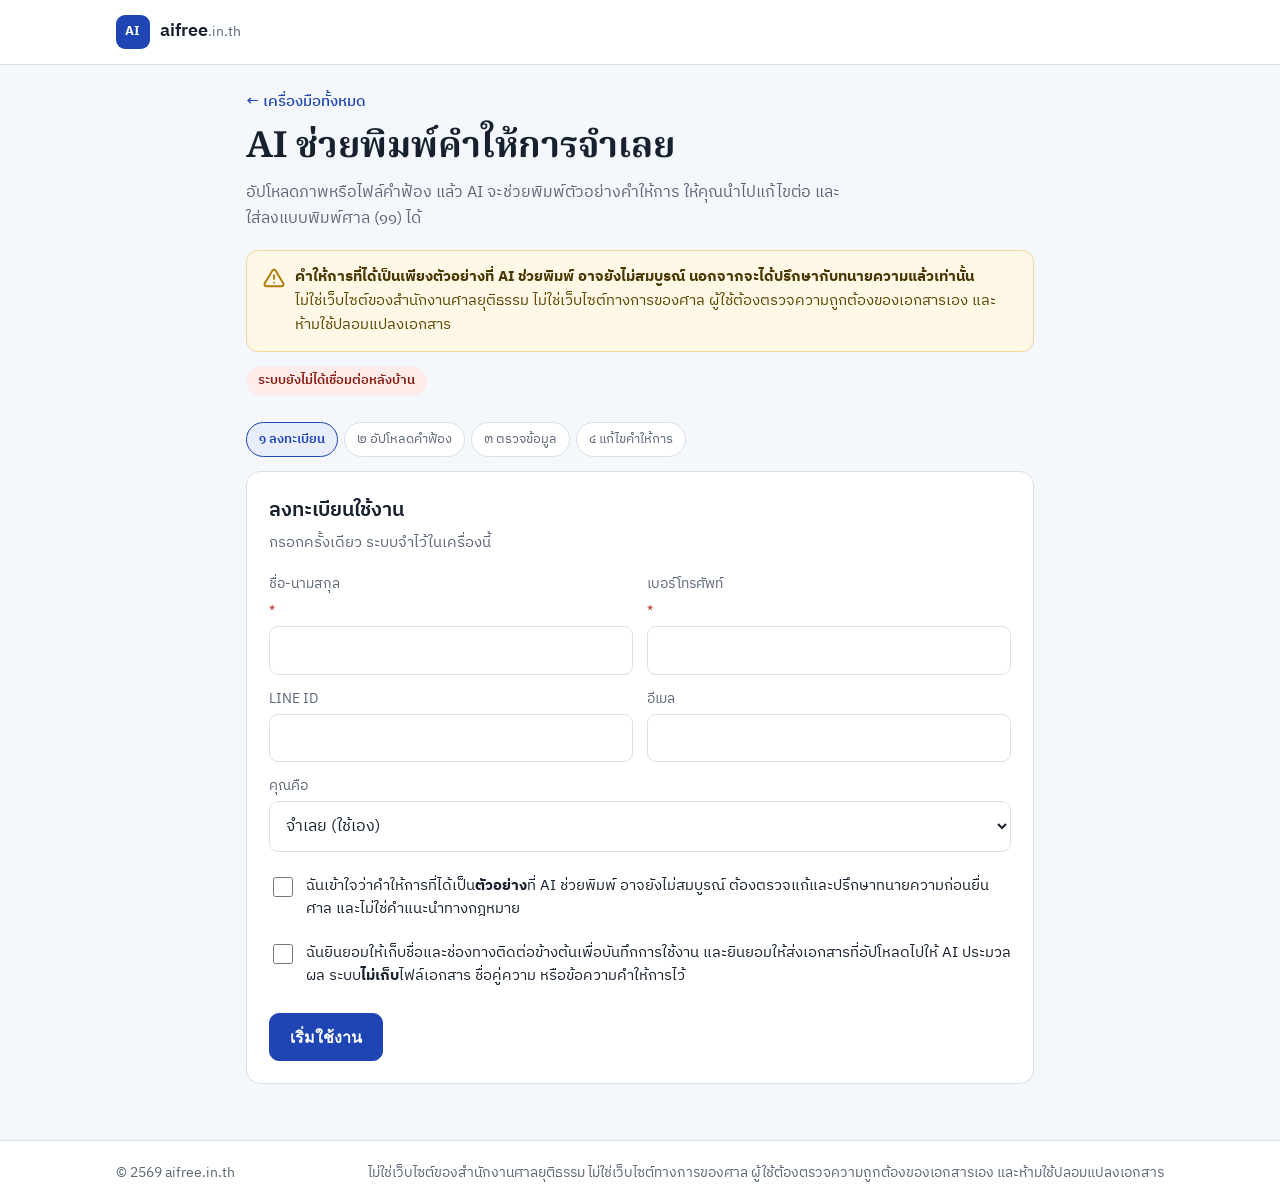
==== answer/index.html @ b43bad1d "Add files via upload" ====
<!doctype html>
<html lang="th">
<head>
<meta charset="utf-8">
<meta name="viewport" content="width=device-width,initial-scale=1,viewport-fit=cover">
<title>AI ช่วยพิมพ์คำให้การ</title>
<meta name="description" content="อัปโหลดคำฟ้อง แล้วให้ AI ช่วยพิมพ์ตัวอย่างคำให้การจำเลย เพื่อนำไปแก้ไขต่อและปรึกษาทนายความ">
<link rel="preconnect" href="https://fonts.googleapis.com">
<link rel="stylesheet" href="https://fonts.googleapis.com/css2?family=IBM+Plex+Sans+Thai:wght@400;500;600;700&family=Noto+Serif+Thai:wght@600;700&display=swap">
<link rel="stylesheet" href="../style.css">
<style>
/* Layout: one narrow column of numbered steps; each step is a panel that unlocks after the previous one. */
.page{max-width:820px;margin:0 auto;padding-inline:16px;padding-block:24px 56px;width:100%}
.back{display:inline-block;color:var(--ink);text-decoration:none;font-size:15px;font-weight:500;margin-bottom:10px}
.back:hover{text-decoration:underline}
.title{margin:0;font-family:var(--display);font-size:clamp(26px,4.6vw,36px);line-height:1.3;font-weight:700;text-wrap:balance}
.sub{margin:8px 0 0;color:var(--muted);font-size:16px;max-width:60ch}
.warn{margin:18px 0 0;padding:14px 16px;border-radius:12px;background:#fff8e6;border:1px solid #f1d89a;color:#5c4300;font-size:15px;line-height:1.6;display:flex;gap:10px}
.warn b{color:#4a3600}
.warn svg{flex:none;width:22px;height:22px;margin-top:2px;color:#b07800}
.trial{display:inline-block;margin-top:14px;font-size:13px;font-weight:600;color:var(--ok);background:var(--ok-soft);padding:4px 12px;border-radius:999px}

.steps{display:flex;gap:6px;margin:26px 0 14px;flex-wrap:wrap}
.steps span{font-size:13px;padding:6px 12px;border-radius:999px;border:1px solid var(--line);background:var(--panel);color:var(--muted);font-variant-numeric:tabular-nums}
.steps span.on{border-color:var(--ink);background:var(--ink-soft);color:var(--ink);font-weight:600}
.steps span.done{color:var(--ok);border-color:#bfe3cd;background:var(--ok-soft)}

.panel{background:var(--panel);border:1px solid var(--line);border-radius:14px;padding:22px;margin-top:14px}
.panel h2{margin:0 0 4px;font-size:20px;font-weight:600}
.panel .hint{margin:0 0 16px;color:var(--muted);font-size:15px}
.grid2{display:grid;grid-template-columns:repeat(2,minmax(0,1fr));gap:12px 14px}
.grid3{display:grid;grid-template-columns:repeat(3,minmax(0,1fr));gap:12px 14px}
.full{grid-column:1/-1}
label.f{display:flex;flex-direction:column;gap:4px;font-size:14px;color:var(--muted);min-width:0}
label.f input,label.f select,label.f textarea,textarea.body{font:inherit;font-size:16px;color:var(--fg);background:#fff;border:1px solid var(--line);border-radius:9px;padding:10px 12px;width:100%;min-height:46px}
label.f textarea{min-height:110px;resize:vertical;line-height:1.6}
textarea.body{min-height:420px;line-height:1.9;font-family:"Sarabun","IBM Plex Sans Thai",sans-serif;font-size:17px;resize:vertical}
label.f input:focus-visible,label.f select:focus-visible,label.f textarea:focus-visible,textarea.body:focus-visible{outline:2px solid var(--ink);outline-offset:1px}
.req{color:#b42318}
.check{display:flex;gap:10px;align-items:flex-start;font-size:15px;line-height:1.55;padding:10px 0}
.check input{width:20px;height:20px;margin-top:3px;flex:none;accent-color:var(--ink)}
.opts{display:grid;grid-template-columns:repeat(2,minmax(0,1fr));gap:8px}
.opt{display:flex;gap:10px;align-items:flex-start;padding:10px 12px;border:1px solid var(--line);border-radius:10px;font-size:15px;line-height:1.45;cursor:pointer;background:#fff}
.opt input{width:18px;height:18px;margin-top:3px;flex:none;accent-color:var(--ink)}
.opt:has(input:checked){border-color:var(--ink);background:var(--ink-soft)}
.row{display:flex;flex-wrap:wrap;gap:10px;margin-top:18px;align-items:center}
.btn[disabled]{opacity:.5;pointer-events:none}
.btn.ghost{background:transparent}
.drop{border:2px dashed var(--line);border-radius:12px;padding:26px 16px;text-align:center;background:#fbfcfe;display:flex;flex-direction:column;gap:8px;align-items:center}
.drop.over{border-color:var(--ink);background:var(--ink-soft)}
.drop b{font-size:16px}.drop span{color:var(--muted);font-size:14px}
.file-btn{position:relative;overflow:hidden}
.file-btn input{position:absolute;inset:0;opacity:0;cursor:pointer}
.thumbs{display:grid;grid-template-columns:repeat(auto-fill,minmax(110px,1fr));gap:10px;margin-top:14px}
.th{position:relative;border:1px solid var(--line);border-radius:10px;overflow:hidden;background:#fff;aspect-ratio:3/4;display:grid;place-items:center;font-size:13px;color:var(--muted);text-align:center;padding:6px}
.th img{position:absolute;inset:0;width:100%;height:100%;object-fit:cover}
.th button{position:absolute;top:6px;right:6px;width:30px;height:30px;border-radius:50%;border:0;background:rgba(23,32,46,.75);color:#fff;font-size:15px;cursor:pointer}
.th .pg{position:absolute;left:6px;bottom:6px;background:rgba(255,255,255,.9);border-radius:6px;padding:0 6px;font-size:12px;color:var(--fg)}
.busy{display:flex;gap:12px;align-items:center;padding:16px;border-radius:12px;background:var(--ink-soft);color:var(--ink);font-weight:500;margin-top:16px}
.spin{width:22px;height:22px;border-radius:50%;border:3px solid rgba(31,69,181,.25);border-top-color:var(--ink);animation:sp 0.9s linear infinite;flex:none}
@keyframes sp{to{transform:rotate(360deg)}}
@media (prefers-reduced-motion:reduce){.spin{animation-duration:3s}}
.err{margin-top:14px;padding:12px 14px;border-radius:10px;background:#fdecea;border:1px solid #f5c2bd;color:#8a1c12;font-size:15px}
.summary{display:grid;gap:8px;margin:0 0 16px;padding:14px 16px;border-radius:12px;background:var(--bg);border:1px solid var(--line);font-size:15px}
.summary ol{margin:4px 0 0;padding-left:22px}
.summary li{margin:2px 0}
.sec{font-size:14px;font-weight:600;color:var(--fg);margin:18px 0 8px}
.checklist{margin:14px 0 0;padding:14px 16px 14px 36px;border-radius:12px;background:#fff8e6;border:1px solid #f1d89a;font-size:15px}
.checklist li{margin:3px 0}
.status{font-size:14px;color:var(--muted)}
.toast{position:fixed;left:50%;bottom:calc(20px + env(safe-area-inset-bottom,0px));transform:translateX(-50%);background:var(--fg);color:#fff;padding:10px 16px;border-radius:8px;font-size:14px;z-index:60;max-width:calc(100% - 32px)}
@media (max-width:640px){.grid2,.grid3,.opts{grid-template-columns:1fr}.panel{padding:18px 16px}}
</style>
</head>
<body>
<header class="site-head">
  <div class="wrap">
    <a class="logo" href="/"><span class="logo-mark">AI</span><span>aifree<small>.in.th</small></span></a>
  </div>
</header>

<main class="page">
  <a class="back" href="/">← เครื่องมือทั้งหมด</a>
  <h1 class="title">AI ช่วยพิมพ์คำให้การจำเลย</h1>
  <p class="sub">อัปโหลดภาพหรือไฟล์คำฟ้อง แล้ว AI จะช่วยพิมพ์ตัวอย่างคำให้การ ให้คุณนำไปแก้ไขต่อ และใส่ลงแบบพิมพ์ศาล (๑๑) ได้</p>
  <div class="warn" role="note">
    <svg viewBox="0 0 24 24" fill="none" stroke="currentColor" stroke-width="2" stroke-linecap="round" stroke-linejoin="round" aria-hidden="true"><path d="M12 9v4M12 17h.01"/><path d="M10.3 3.9 1.8 18a2 2 0 0 0 1.7 3h17a2 2 0 0 0 1.7-3L13.7 3.9a2 2 0 0 0-3.4 0z"/></svg>
    <div><b>คำให้การที่ได้เป็นเพียงตัวอย่างที่ AI ช่วยพิมพ์ อาจยังไม่สมบูรณ์ นอกจากจะได้ปรึกษากับทนายความแล้วเท่านั้น</b><br>
    ไม่ใช่เว็บไซต์ของสำนักงานศาลยุติธรรม ไม่ใช่เว็บไซต์ทางการของศาล ผู้ใช้ต้องตรวจความถูกต้องของเอกสารเอง และห้ามใช้ปลอมแปลงเอกสาร</div>
  </div>
  <span class="trial" id="trial">ช่วงทดลองใช้</span>

  <div class="steps" id="steps"><span data-s="1">๑ ลงทะเบียน</span><span data-s="2">๒ อัปโหลดคำฟ้อง</span><span data-s="3">๓ ตรวจข้อมูล</span><span data-s="4">๔ แก้ไขคำให้การ</span></div>

  <!-- step 1 -->
  <section class="panel" id="s1" hidden>
    <h2>ลงทะเบียนใช้งาน</h2>
    <p class="hint">กรอกครั้งเดียว ระบบจำไว้ในเครื่องนี้</p>
    <form id="regForm" class="grid2" novalidate>
      <label class="f">ชื่อ-นามสกุล <span class="req">*</span><input id="rName" autocomplete="name" required></label>
      <label class="f">เบอร์โทรศัพท์ <span class="req">*</span><input id="rPhone" inputmode="tel" autocomplete="tel" required></label>
      <label class="f">LINE ID<input id="rLine"></label>
      <label class="f">อีเมล<input id="rEmail" type="email" autocomplete="email"></label>
      <label class="f full">คุณคือ
        <select id="rRole"><option>จำเลย (ใช้เอง)</option><option>ญาติหรือผู้แทนจำเลย</option><option>ทนายความ</option><option>นักศึกษากฎหมาย</option><option>อื่น ๆ</option></select></label>
      <div class="full">
        <label class="check"><input type="checkbox" id="rC1"><span>ฉันเข้าใจว่าคำให้การที่ได้เป็น<b>ตัวอย่าง</b>ที่ AI ช่วยพิมพ์ อาจยังไม่สมบูรณ์ ต้องตรวจแก้และปรึกษาทนายความก่อนยื่นศาล และไม่ใช่คำแนะนำทางกฎหมาย</span></label>
        <label class="check"><input type="checkbox" id="rC2"><span>ฉันยินยอมให้เก็บชื่อและช่องทางติดต่อข้างต้นเพื่อบันทึกการใช้งาน และยินยอมให้ส่งเอกสารที่อัปโหลดไปให้ AI ประมวลผล ระบบ<b>ไม่เก็บ</b>ไฟล์เอกสาร ชื่อคู่ความ หรือข้อความคำให้การไว้</span></label>
      </div>
      <div class="full row" style="margin-top:4px"><button class="btn primary" type="submit" id="regBtn">เริ่มใช้งาน</button><span class="status" id="regMsg"></span></div>
    </form>
  </section>

  <!-- step 2 -->
  <section class="panel" id="s2" hidden>
    <h2>อัปโหลดคำฟ้อง</h2>
    <p class="hint">ถ่ายภาพทุกหน้าของคำฟ้องให้ชัด ตรง และไม่มีเงา หรือใช้ไฟล์ PDF ได้ สูงสุด 12 ไฟล์</p>
    <div class="drop" id="drop">
      <b>ลากไฟล์มาวางที่นี่</b><span>ภาพ JPG / PNG หรือ PDF</span>
      <span class="btn file-btn">เลือกไฟล์ / ถ่ายภาพ<input id="fileIn" type="file" accept="image/*,application/pdf" multiple></span>
    </div>
    <div class="thumbs" id="thumbs"></div>
    <div class="row"><button class="btn primary" id="readBtn" disabled>ให้ AI อ่านคำฟ้อง</button><span class="status" id="quota"></span></div>
    <div class="busy" id="busy2" hidden><span class="spin"></span><span id="busy2t">AI กำลังอ่านคำฟ้อง ใช้เวลาประมาณ 20–60 วินาที</span></div>
    <div class="err" id="err2" hidden></div>
  </section>

  <!-- step 3 -->
  <section class="panel" id="s3" hidden>
    <h2>ตรวจข้อมูลที่ AI อ่านได้</h2>
    <p class="hint">แก้ให้ถูกต้องก่อน ข้อมูลส่วนนี้จะลงในแบบพิมพ์ (๑๑)</p>
    <div class="summary" id="summary"></div>
    <div class="grid2">
      <label class="f">ศาล<input id="fCourt"></label>
      <label class="f">คดีหมายเลขดำที่<input id="fBlack" placeholder="เช่น ผบ.๑๒๓๔/๒๕๖๙"></label>
      <label class="f">ความ (ประเภทคดี)<input id="fKind" placeholder="เช่น แพ่ง"></label>
      <label class="f">จำเลยผู้ให้การ (ข้าพเจ้า)<select id="fWho"></select></label>
      <label class="f full">โจทก์<input id="fPlaintiff"></label>
      <label class="f full">จำเลย<input id="fDefendants"></label>
    </div>
    <p class="sec">ข้อมูลของผู้ให้การ</p>
    <div class="grid3">
      <label class="f">อายุ (ปี)<input id="dAge" inputmode="numeric"></label>
      <label class="f">เชื้อชาติ<input id="dNat"></label>
      <label class="f">อาชีพ<input id="dOcc"></label>
      <label class="f">บ้านเลขที่<input id="dHouse"></label>
      <label class="f">หมู่ที่<input id="dMoo"></label>
      <label class="f">ถนน<input id="dRoad"></label>
      <label class="f">ตรอก/ซอย<input id="dSoi"></label>
      <label class="f">ตำบล/แขวง<input id="dSub"></label>
      <label class="f">อำเภอ/เขต<input id="dDist"></label>
      <label class="f">จังหวัด<input id="dProv"></label>
      <label class="f">รหัสไปรษณีย์<input id="dPost" inputmode="numeric"></label>
      <label class="f">โทรศัพท์<input id="dTel" inputmode="tel"></label>
    </div>
    <p class="sec">ฝั่งจำเลยจะต่อสู้อย่างไร (เลือกได้หลายข้อ)</p>
    <div class="opts" id="opts"></div>
    <label class="f" style="margin-top:12px">เล่าข้อเท็จจริงฝั่งจำเลยเพิ่มเติม (ยิ่งละเอียด ร่างยิ่งตรง)
      <textarea id="facts" placeholder="เช่น จำเลยกู้เงินจริง ๕๐,๐๐๐ บาท ชำระไปแล้ว ๒๐ งวด งวดละ ๒,๐๐๐ บาท มีหลักฐานการโอน ยอดที่โจทก์ฟ้องรวมดอกเบี้ยและค่าปรับสูงเกินจริง…"></textarea></label>
    <div class="row"><button class="btn primary" id="draftBtn">ให้ AI ช่วยพิมพ์คำให้การ</button><button class="btn ghost" id="restart3">เริ่มคดีใหม่</button></div>
    <div class="busy" id="busy3" hidden><span class="spin"></span><span>AI กำลังพิมพ์ตัวอย่างคำให้การ ใช้เวลาประมาณ 30–90 วินาที</span></div>
    <div class="err" id="err3" hidden></div>
  </section>

  <!-- step 4 -->
  <section class="panel" id="s4" hidden>
    <h2>ตัวอย่างคำให้การ (แก้ไขได้)</h2>
    <p class="hint">ข้อความด้านล่างต่อจาก "ข้อ ๑." ในแบบพิมพ์ เติมส่วนที่เป็น [ระบุ…] และแก้ให้ตรงกับข้อเท็จจริง</p>
    <div class="warn" style="margin:0 0 14px"><svg viewBox="0 0 24 24" fill="none" stroke="currentColor" stroke-width="2" aria-hidden="true"><circle cx="12" cy="12" r="9"/><path d="M12 8v5M12 16h.01" stroke-linecap="round"/></svg><div>ตัวอย่างนี้อาจยังไม่สมบูรณ์ นอกจากจะได้ปรึกษากับทนายความแล้วเท่านั้น</div></div>
    <textarea class="body" id="body" aria-label="ข้อความคำให้การ" spellcheck="false"></textarea>
    <ul class="checklist" id="checklist" hidden></ul>
    <label class="check"><input type="checkbox" id="thDigits" checked><span>ใช้เลขไทยเมื่อใส่ลงแบบพิมพ์</span></label>
    <div class="row">
      <button class="btn primary" id="toForm">ใส่ลงแบบพิมพ์ (๑๑) แล้วดาวน์โหลด PDF</button>
      <button class="btn" id="copyBtn">คัดลอกข้อความ</button>
      <button class="btn ghost" id="redraft">ให้ AI พิมพ์ใหม่</button>
      <button class="btn ghost" id="restart4">เริ่มคดีใหม่</button>
    </div>
  </section>
</main>

<footer class="site-foot">
  <div class="wrap">
    <span>© <span id="yr"></span> aifree.in.th</span>
    <span>ไม่ใช่เว็บไซต์ของสำนักงานศาลยุติธรรม ไม่ใช่เว็บไซต์ทางการของศาล ผู้ใช้ต้องตรวจความถูกต้องของเอกสารเอง และห้ามใช้ปลอมแปลงเอกสาร</span>
  </div>
</footer>
<div class="toast" id="toast" hidden></div>

<script src="config.js"></script>
<script>
(function(){
const $=id=>document.getElementById(id);
const MOCK=/[?&]mock=1/.test(location.search);
const API=(window.ANSWER_API||'').trim();
$('yr').textContent=new Date().getFullYear()+543;
let toastT;const toast=t=>{const e=$('toast');e.textContent=t;e.hidden=false;clearTimeout(toastT);toastT=setTimeout(()=>e.hidden=true,3000)};
const LS={get(k,d){try{const v=localStorage.getItem(k);return v==null?d:JSON.parse(v)}catch(e){return d}},set(k,v){try{localStorage.setItem(k,JSON.stringify(v))}catch(e){}},del(k){try{localStorage.removeItem(k)}catch(e){}}};
const TH='๐๑๒๓๔๕๖๗๘๙',toTh=s=>String(s||'').replace(/[0-9]/g,d=>TH[d]),toAr=s=>String(s||'').replace(/[๐-๙]/g,d=>TH.indexOf(d));
const uid=()=>(crypto.randomUUID?crypto.randomUUID():Date.now().toString(36)+Math.random().toString(36).slice(2));

let user=LS.get('answerUser',null);
let W=LS.get('answerWork',{});         // working state: extracted, jobId, form fields, body…
let files=[];                            // {name,mime,data,url,pages}
const saveW=()=>LS.set('answerWork',W);

/* ---------- API ---------- */
async function api(action,payload){
  if(MOCK)return mock(action,payload);
  if(!API)throw new Error('ยังไม่ได้ตั้งค่าระบบหลังบ้าน (config.js)');
  const r=await fetch(API,{method:'POST',body:JSON.stringify(Object.assign({action},payload))});
  if(!r.ok)throw new Error('เชื่อมต่อระบบไม่ได้ ('+r.status+')');
  const j=await r.json();if(!j.ok)throw new Error(j.error||'ระบบขัดข้อง');return j;
}

/* ---------- steps ---------- */
function show(n){
  [1,2,3,4].forEach(i=>{$('s'+i).hidden=i!==n});
  document.querySelectorAll('#steps span').forEach(s=>{const k=+s.dataset.s;s.className=k===n?'on':(k<n?'done':'')});
  W.step=n;saveW();
}
async function refreshQuota(){
  if(!user)return;
  try{const st=await api('status',{userId:user.userId});
    if(!st.open){$('quota').textContent='ระบบปิดให้บริการชั่วคราว';$('readBtn').disabled=true;return}
    $('quota').textContent='วันนี้ใช้ได้อีก '+toTh(st.leftToday)+' คดี';
    if(!st.registered){show(1)}
  }catch(e){$('quota').textContent=''}
}

/* ---------- step 1: register ---------- */
if(user){['rName','rPhone','rLine','rEmail'].forEach((id,i)=>$(id).value=user[['name','phone','line','email'][i]]||'');$('rRole').value=user.role||$('rRole').value}
$('regForm').addEventListener('submit',async e=>{
  e.preventDefault();
  const name=$('rName').value.trim(),phone=$('rPhone').value.trim();
  if(!name||!phone){$('regMsg').textContent='กรุณากรอกชื่อและเบอร์โทรศัพท์';return}
  if(!$('rC1').checked||!$('rC2').checked){$('regMsg').textContent='กรุณาติ๊กยอมรับทั้ง 2 ข้อ';return}
  const u={userId:(user&&user.userId)||uid(),name,phone,line:$('rLine').value.trim(),email:$('rEmail').value.trim(),role:$('rRole').value};
  $('regBtn').disabled=true;$('regMsg').textContent='กำลังบันทึก…';
  try{await api('register',Object.assign({consent:true},u));user=u;LS.set('answerUser',u);$('regMsg').textContent='';show(2);refreshQuota()}
  catch(err){$('regMsg').textContent=err.message}
  finally{$('regBtn').disabled=false}
});

/* ---------- step 2: files ---------- */
const MAX_FILES=12,MAX_BYTES=14e6;
const b64=buf=>{let s='';const u=new Uint8Array(buf);for(let i=0;i<u.length;i+=0x8000)s+=String.fromCharCode.apply(null,u.subarray(i,i+0x8000));return btoa(s)};
async function addFiles(list){
  for(const f of list){
    if(files.length>=MAX_FILES){toast('ใส่ได้สูงสุด 12 ไฟล์');break}
    try{
      if(f.type==='application/pdf'||/\.pdf$/i.test(f.name)){
        const buf=await f.arrayBuffer();files.push({name:f.name,mime:'application/pdf',data:b64(buf),size:buf.byteLength});
      }else if(/^image\//.test(f.type)||/\.(jpe?g|png|webp|heic)$/i.test(f.name)){
        const img=new Image(),u=URL.createObjectURL(f);img.src=u;await img.decode();
        const sc=Math.min(1,2000/Math.max(img.naturalWidth,img.naturalHeight)),c=document.createElement('canvas');
        c.width=Math.round(img.naturalWidth*sc);c.height=Math.round(img.naturalHeight*sc);c.getContext('2d').drawImage(img,0,0,c.width,c.height);
        URL.revokeObjectURL(u);const url=c.toDataURL('image/jpeg',.85);
        files.push({name:f.name,mime:'image/jpeg',data:url.split(',')[1],url,size:url.length*.75});
      }else toast('รองรับเฉพาะภาพและ PDF: '+f.name);
    }catch(e){toast('เปิดไฟล์ไม่ได้: '+f.name)}
  }
  drawThumbs();
}
function drawThumbs(){
  const h=$('thumbs');h.innerHTML='';
  files.forEach((f,i)=>{const d=document.createElement('div');d.className='th';
    if(f.url){const im=document.createElement('img');im.src=f.url;im.alt='';d.append(im)}else d.textContent='📄 '+f.name;
    const pg=document.createElement('span');pg.className='pg';pg.textContent=toTh(i+1);
    const x=document.createElement('button');x.type='button';x.textContent='✕';x.setAttribute('aria-label','ลบไฟล์นี้');x.onclick=()=>{files.splice(i,1);drawThumbs()};
    d.append(pg,x);h.append(d)});
  const total=files.reduce((s,f)=>s+f.size,0);
  $('readBtn').disabled=!files.length||total>MAX_BYTES;
  if(total>MAX_BYTES)toast('ไฟล์รวมใหญ่เกินไป ลองลดจำนวนหน้า');
}
$('fileIn').onchange=e=>{addFiles([...e.target.files]);e.target.value=''};
const drop=$('drop');
['dragenter','dragover'].forEach(t=>drop.addEventListener(t,e=>{e.preventDefault();drop.classList.add('over')}));
['dragleave','drop'].forEach(t=>drop.addEventListener(t,()=>drop.classList.remove('over')));
drop.addEventListener('drop',e=>{e.preventDefault();addFiles([...e.dataTransfer.files])});

$('readBtn').onclick=async()=>{
  $('err2').hidden=true;$('busy2').hidden=false;$('readBtn').disabled=true;
  try{
    const r=await api('extract',{userId:user.userId,files:files.map(f=>({mime:f.mime,data:f.data}))});
    W={step:3,jobId:r.jobId,x:r.data};fillFromExtract(r.data);saveW();files=[];drawThumbs();show(3);window.scrollTo({top:$('s3').offsetTop-80});
  }catch(e){$('err2').textContent=e.message;$('err2').hidden=false}
  finally{$('busy2').hidden=true;$('readBtn').disabled=!files.length;refreshQuota()}
};

/* ---------- step 3: review ---------- */
const OPTIONS=['ปฏิเสธว่าไม่ได้เป็นหนี้หรือไม่ได้ทำตามที่ฟ้อง','รับว่าเป็นหนี้จริง แต่ยอดเงินที่ฟ้องไม่ถูกต้อง','ดอกเบี้ย ค่าปรับ หรือค่าเสียหายสูงเกินกฎหมาย','คดีขาดอายุความ','ได้ชำระหนี้ไปแล้วบางส่วนหรือทั้งหมด','ลายมือชื่อในเอกสารไม่ใช่ของจำเลย','โจทก์ไม่มีอำนาจฟ้อง','ต้องการไกล่เกลี่ยหรือขอผ่อนชำระ','คดีอาญา: ให้การปฏิเสธ','คดีอาญา: ให้การรับสารภาพ'];
OPTIONS.forEach((o,i)=>{const l=document.createElement('label');l.className='opt';l.innerHTML='<input type="checkbox" value="'+i+'"><span></span>';l.querySelector('span').textContent=o;$('opts').append(l)});
const FIELDS=['fCourt','fBlack','fKind','fPlaintiff','fDefendants','dAge','dNat','dOcc','dHouse','dMoo','dRoad','dSoi','dSub','dDist','dProv','dPost','dTel'];
function fillDef(d){d=d||{};const m={dAge:d.age,dNat:d.nationality,dOcc:d.occupation,dHouse:d.houseNo,dMoo:d.moo,dRoad:d.road,dSoi:d.soi,dSub:d.subdistrict,dDist:d.district,dProv:d.province,dPost:d.postcode,dTel:d.phone};Object.keys(m).forEach(k=>$(k).value=m[k]||'')}
function fillFromExtract(x){
  $('fCourt').value=x.court||'';$('fBlack').value=x.blackCaseNo||'';$('fKind').value=x.caseKind||'';
  $('fPlaintiff').value=(x.plaintiffs||[]).join(', ');
  const defs=x.defendants||[];$('fDefendants').value=defs.map(d=>d.name).filter(Boolean).join(', ');
  const sel=$('fWho');sel.innerHTML='';defs.forEach((d,i)=>{const o=document.createElement('option');o.value=i;o.textContent=(d.order?d.order+' ':'')+(d.name||'');sel.append(o)});
  if(!defs.length){const o=document.createElement('option');o.value=-1;o.textContent='(ไม่พบชื่อจำเลย)';sel.append(o)}
  fillDef(defs[0]);drawSummary(x);
}
$('fWho').onchange=()=>{const d=(W.x.defendants||[])[+$('fWho').value];fillDef(d);saveForm()};
function drawSummary(x){
  const s=$('summary');s.innerHTML='';
  const add=(label,val)=>{if(!val||(Array.isArray(val)&&!val.length))return;const d=document.createElement('div');const b=document.createElement('b');b.textContent=label+' ';d.append(b);
    if(Array.isArray(val)){const ol=document.createElement('ol');val.forEach(v=>{const li=document.createElement('li');li.textContent=v;ol.append(li)});d.append(ol)}else d.append(document.createTextNode(val));s.append(d)};
  add('เรื่อง:',x.matter);add('ทุนทรัพย์:',x.amount);add('ข้อเท็จจริงตามคำฟ้อง',x.allegations);add('คำขอท้ายฟ้อง',x.relief);add('นัดศาล:',x.hearingDate);
  s.hidden=!s.childElementCount;
}
function saveForm(){W.form={};FIELDS.concat(['facts']).forEach(k=>W.form[k]=$(k).value);W.who=$('fWho').value;W.opts=[...document.querySelectorAll('#opts input:checked')].map(i=>+i.value);saveW()}
function loadForm(){if(!W.form)return;FIELDS.concat(['facts']).forEach(k=>{if(W.form[k]!=null)$(k).value=W.form[k]});if(W.who!=null)$('fWho').value=W.who;(W.opts||[]).forEach(i=>{const c=document.querySelector('#opts input[value="'+i+'"]');if(c)c.checked=true})}
document.querySelector('#s3').addEventListener('input',saveForm);document.querySelector('#s3').addEventListener('change',saveForm);

async function doDraft(){
  saveForm();$('err3').hidden=true;$('busy3').hidden=false;$('draftBtn').disabled=true;$('redraft').disabled=true;
  const x=Object.assign({},W.x,{court:$('fCourt').value,blackCaseNo:$('fBlack').value,caseKind:$('fKind').value,plaintiffs:[$('fPlaintiff').value]});
  const whoSel=$('fWho').selectedOptions[0];
  try{
    const r=await api('draft',{userId:user.userId,jobId:W.jobId,extracted:x,defendantName:whoSel?whoSel.textContent:'',options:W.opts.map(i=>OPTIONS[i]),facts:$('facts').value});
    W.body=r.body;W.checklist=r.checklist||[];saveW();drawDraft();show(4);window.scrollTo({top:$('s4').offsetTop-80});
  }catch(e){$('err3').textContent=e.message;$('err3').hidden=false;if(W.step===4){show(3)}}
  finally{$('busy3').hidden=true;$('draftBtn').disabled=false;$('redraft').disabled=false}
}
$('draftBtn').onclick=doDraft;
$('redraft').onclick=()=>{show(3);doDraft()};

/* ---------- step 4: edit & export ---------- */
function drawDraft(){
  $('body').value=W.body||'';
  const ul=$('checklist');ul.innerHTML='';(W.checklist||[]).forEach(c=>{const li=document.createElement('li');li.textContent=c;ul.append(li)});
  if(W.checklist&&W.checklist.length){const h=document.createElement('b');h.textContent='สิ่งที่ต้องตรวจหรือเติมก่อนยื่น';ul.prepend(h)}
  ul.hidden=!(W.checklist&&W.checklist.length);
}
$('body').addEventListener('input',()=>{W.body=$('body').value;saveW()});
$('copyBtn').onclick=async()=>{const t=$('body').value;try{await navigator.clipboard.writeText(t);toast('คัดลอกแล้ว')}catch(e){$('body').select();toast('กด Ctrl+C เพื่อคัดลอก')}};
function restart(){W={};saveW();files=[];drawThumbs();['fCourt','fBlack','fKind','fPlaintiff','fDefendants','facts'].forEach(k=>$(k).value='');document.querySelectorAll('#opts input').forEach(c=>c.checked=false);show(2);refreshQuota();window.scrollTo(0,0)}
$('restart3').onclick=restart;$('restart4').onclick=restart;

/* position of each blank on แบบพิมพ์ (๑๑) in PDF points; L = y of the dotted line */
const Y=L=>L-24.5;
function splitBlack(s){s=toAr(s||'').replace(/\s+/g,'');const m=s.match(/^(.*?)\/(\d{2,4})$/);if(!m)return[s,''];return[m[1],m[2].slice(-2)]}
$('toForm').onclick=()=>{
  W.body=$('body').value;saveForm();
  const th=$('thDigits').checked,T=s=>th?toTh(s):toAr(s);
  const v=k=>T(($(k).value||'').trim());
  const [num,yy]=splitBlack($('fBlack').value);
  const who=$('fWho').selectedOptions[0];const whoName=who&&+who.value>=0?((W.x.defendants||[])[+who.value]||{}).name||'':'';
  const F=(x,L,text)=>({p:0,x,y:Y(L),text});
  const fields=[
    F(416,105,T(num)),F(516,105,T(yy)),F(314,164,v('fCourt')),F(320,208,v('fKind')),
    F(128,242,v('fPlaintiff')),F(128,308,v('fDefendants')),F(160,348,T(whoName)),
    F(108,421,v('dNat')),F(288,421,v('dOcc')),
    F(92,446,v('dAge')),F(186,446,v('dHouse')),F(382,446,v('dMoo')),F(431,446,v('dRoad')),
    F(123,471,v('dSoi')),F(289,471,v('dSub')),F(452,471,v('dDist')),
    F(104,496,v('dProv')),F(294,496,v('dPost')),F(440,496,v('dTel'))
  ].filter(f=>f.text);
  const body=T(W.body||'').replace(/^\s*ข้อ\s*[๑1]\s*\.?\s*/,'');
  LS.set('pdfImport',{tpl:2,lp:33,fields,flow:{text:body,first:{p:0,x:73,y:Y(584),w:476,ind:102,lines:5},next:{x:73,y:Y(107),w:476,lines:19}},ts:Date.now()});
  location.href='../pdf/?import=1';
};

/* ---------- boot ---------- */
if(!user){show(1)}
else if(W.step===4&&W.body){fillFromExtract(W.x||{});loadForm();drawDraft();show(4)}
else if(W.step===3&&W.x){fillFromExtract(W.x);loadForm();show(3)}
else show(2);
refreshQuota();
if(!API&&!MOCK){$('trial').textContent='ระบบยังไม่ได้เชื่อมต่อหลังบ้าน';$('trial').style.color='#8a1c12';$('trial').style.background='#fdecea'}

/* ---------- demo responses (?mock=1) for testing the screens without the backend ---------- */
function mock(action,p){return new Promise(res=>setTimeout(()=>{
  if(action==='status')res({ok:true,open:true,registered:true,leftToday:3});
  else if(action==='register')res({ok:true});
  else if(action==='extract')res({ok:true,jobId:'demo',data:{court:'ศาลจังหวัดสมุทรปราการ',blackCaseNo:'ผบ.1234/2569',caseKind:'แพ่ง',matter:'ผิดสัญญากู้ยืมเงิน',amount:'85,000 บาท',plaintiffs:['บริษัท ตัวอย่าง ลิสซิ่ง จำกัด'],defendants:[{name:'นายตัวอย่าง ทดสอบ',order:'จำเลยที่ ๑',age:'45',nationality:'ไทย',occupation:'รับจ้าง',houseNo:'99/1',moo:'3',road:'สุขุมวิท',soi:'',subdistrict:'บางเมือง',district:'เมืองสมุทรปราการ',province:'สมุทรปราการ',postcode:'10270'}],allegations:['จำเลยทำสัญญากู้ยืมเงินกับโจทก์ 60,000 บาท เมื่อวันที่ 1 มีนาคม 2566','จำเลยผิดนัดชำระตั้งแต่งวดที่ 12','โจทก์บอกกล่าวทวงถามแล้ว จำเลยเพิกเฉย'],relief:['ให้จำเลยชำระเงิน 85,000 บาท พร้อมดอกเบี้ยร้อยละ 5 ต่อปี'],hearingDate:'15 ธันวาคม 2569'}});
  else if(action==='draft')res({ok:true,body:'จำเลยขอปฏิเสธฟ้องของโจทก์ทั้งสิ้น เว้นแต่ที่จะให้การรับไว้โดยชัดแจ้งต่อไปนี้\nข้อ ๒. จำเลยรับว่าได้ทำสัญญากู้ยืมเงินกับโจทก์จริง เป็นเงิน ๖๐,๐๐๐ บาท แต่จำเลยได้ชำระหนี้ให้แก่โจทก์ไปแล้วรวม [ระบุจำนวนงวด] งวด เป็นเงินรวม [ระบุจำนวนเงิน] บาท ยอดหนี้ตามฟ้องจึงไม่ถูกต้อง\nข้อ ๓. ดอกเบี้ยและค่าปรับที่โจทก์คิดคำนวณสูงเกินกว่าที่กฎหมายกำหนด จำเลยไม่ต้องรับผิดในส่วนที่เกิน\nข้อ ๔. ด้วยเหตุดังกล่าวข้างต้น จำเลยจึงขอศาลได้โปรดพิพากษายกฟ้องโจทก์ และให้โจทก์เป็นผู้ชำระค่าฤชาธรรมเนียมและค่าทนายความแทนจำเลย',checklist:['เติมจำนวนงวดและจำนวนเงินที่ชำระแล้ว','แนบหลักฐานการโอนเงิน','ตรวจอัตราดอกเบี้ยตามสัญญา']});
},action==='status'?50:900))}
})();
</script>
</body>
</html>
---- style.css ----
/* aifree.in.th — shared look for the hub page and future apps.
   Layout: bright paper-white ground, one blue ink accent; hero = headline + byline beside a stack of paper sheets. */
:root{
  --bg:#f4f7fb; --panel:#ffffff; --fg:#17202e; --muted:#5b6678; --line:#d9e0ea;
  --ink:#1f45b5; --ink-deep:#16328a; --ink-fg:#ffffff; --ink-soft:#e8eefc;
  --ok:#137a4b; --ok-soft:#e3f4ea;
  --ui:"IBM Plex Sans Thai",system-ui,-apple-system,"Segoe UI",sans-serif;
  --display:"Noto Serif Thai","IBM Plex Sans Thai",Georgia,serif;
  color-scheme:light;
}
*{box-sizing:border-box}
[hidden]{display:none!important}
html{-webkit-text-size-adjust:100%;text-size-adjust:100%;scroll-behavior:smooth}
body{margin:0;min-height:100vh;display:flex;flex-direction:column;background:var(--bg);color:var(--fg);font-family:var(--ui);font-size:16px;line-height:1.65}
a{color:var(--ink)}
img{max-width:100%}
.wrap{width:100%;max-width:1080px;margin:0 auto;padding-inline:16px}
.site-head{background:rgba(255,255,255,.92);backdrop-filter:saturate(1.4) blur(8px);-webkit-backdrop-filter:saturate(1.4) blur(8px);border-bottom:1px solid var(--line);position:sticky;top:0;z-index:10}
.site-head .wrap{display:flex;align-items:center;gap:16px;min-height:64px}
.logo{display:flex;align-items:center;gap:10px;text-decoration:none;color:var(--fg);font-weight:600;font-size:18px;margin-right:auto}
.logo-mark{width:34px;height:34px;border-radius:9px;background:var(--ink);color:#fff;display:grid;place-items:center;font-size:13px;font-weight:700;letter-spacing:.02em}
.logo small{color:var(--muted);font-weight:400;font-size:14px}
.nav{display:flex;gap:4px}
.nav a{text-decoration:none;color:var(--fg);font-size:15px;padding:8px 12px;border-radius:8px}
.nav a:hover{background:var(--ink-soft);color:var(--ink)}
.hero{background:linear-gradient(180deg,#ffffff 0%,var(--bg) 100%);border-bottom:1px solid var(--line)}
.hero .wrap{display:grid;grid-template-columns:minmax(0,1.15fr) minmax(0,.85fr);gap:40px;align-items:center;padding-block:56px 60px}
.eyebrow{display:inline-block;font-size:13px;letter-spacing:.04em;color:var(--ink);font-weight:600;background:var(--ink-soft);padding:4px 12px;border-radius:999px}
.hero h1{margin:16px 0 0;font-family:var(--display);font-size:clamp(30px,5vw,48px);line-height:1.3;font-weight:700;text-wrap:balance}
.hero h1 em{font-style:normal;color:var(--ink)}
.lead{margin:16px 0 0;color:var(--muted);font-size:18px;max-width:52ch}
.cta{display:flex;flex-wrap:wrap;gap:10px;margin-top:26px}
.btn{display:inline-flex;align-items:center;justify-content:center;gap:8px;min-height:48px;padding:10px 20px;border-radius:10px;font-weight:600;font-size:16px;text-decoration:none;border:1px solid var(--line);background:var(--panel);color:var(--fg)}
.btn.primary{background:var(--ink);border-color:var(--ink);color:#fff}
.btn.primary:hover{background:var(--ink-deep)}
.btn:focus-visible{outline:2px solid var(--ink);outline-offset:2px}
.byline{display:flex;align-items:center;gap:12px;margin-top:30px;padding-top:22px;border-top:1px solid var(--line);max-width:52ch}
.avatar{flex:none;border-radius:50%;background:var(--ink);color:#fff;display:grid;place-items:center;font-weight:700;overflow:hidden;position:relative}
.avatar img{position:absolute;inset:0;width:100%;height:100%;object-fit:cover}
.byline .avatar{width:48px;height:48px;font-size:15px}
.byline b{display:block;font-size:16px}
.byline > div > span{display:block;color:var(--muted);font-size:14px;line-height:1.45}
.papers{position:relative;height:340px;max-width:100%}
.sheet{position:absolute;width:56%;aspect-ratio:210/297;background:#fff;border:1px solid var(--line);border-radius:6px;box-shadow:0 8px 28px rgba(23,32,46,.10);padding:8% 9%;display:flex;flex-direction:column;gap:9px}
.sheet i{display:block;height:5px;border-radius:3px;background:#e3e8f0}
.sheet i.s{width:55%}.sheet i.m{width:78%}.sheet i.t{width:40%;height:7px;background:#cfd8e6;margin-bottom:6px}
.sheet i.fill{background:var(--ink);opacity:.55;width:62%}
.sheet.a{left:6%;top:6%;transform:rotate(-7deg)}
.sheet.b{left:22%;top:0;transform:rotate(3deg)}
.sheet.c{left:38%;top:8%;transform:rotate(-1.5deg);z-index:2}
.sig{margin-top:auto;align-self:flex-end;width:50%;height:auto}
.stamp{position:absolute;right:0;bottom:4%;z-index:3;background:var(--ok);color:#fff;font-weight:700;font-size:14px;padding:8px 14px;border-radius:10px;transform:rotate(-6deg);box-shadow:0 6px 18px rgba(19,122,75,.3)}
.points{display:grid;grid-template-columns:repeat(3,minmax(0,1fr));gap:12px;padding-block:28px 6px}
.point{display:flex;gap:12px;align-items:flex-start;padding:16px;background:var(--panel);border:1px solid var(--line);border-radius:12px;min-width:0}
.point svg{flex:none;width:26px;height:26px;color:var(--ink)}
.point b{display:block;font-size:16px}
.point span{display:block;color:var(--muted);font-size:14px;line-height:1.5}
.sec-head{display:flex;align-items:baseline;justify-content:space-between;gap:12px;padding-block:36px 14px}
.sec-head h2{margin:0;font-family:var(--display);font-size:clamp(24px,3.4vw,30px);font-weight:700}
.sec-head span{color:var(--muted);font-size:15px}
.bar{display:flex;flex-wrap:wrap;gap:10px;align-items:center;padding-block:0 18px}
.search{flex:1 1 240px;min-width:0;font:inherit;font-size:16px;padding:10px 14px;min-height:46px;border:1px solid var(--line);border-radius:10px;background:var(--panel);color:var(--fg)}
.search:focus-visible{outline:2px solid var(--ink);outline-offset:1px}
.chips{display:flex;flex-wrap:wrap;gap:8px}
.chip{font:inherit;font-size:14px;min-height:40px;padding:6px 14px;border-radius:999px;border:1px solid var(--line);background:var(--panel);color:var(--fg);cursor:pointer}
.chip[aria-pressed="true"]{background:var(--ink-soft);border-color:var(--ink);color:var(--ink)}
.chip:focus-visible{outline:2px solid var(--ink);outline-offset:2px}
.grid{display:grid;grid-template-columns:repeat(auto-fill,minmax(270px,1fr));gap:16px}
.card{display:flex;flex-direction:column;gap:12px;padding:20px;background:var(--panel);border:1px solid var(--line);border-radius:14px;text-decoration:none;color:var(--fg);min-width:0;transition:border-color .15s,box-shadow .15s,transform .15s}
a.card:hover{border-color:var(--ink);box-shadow:0 8px 24px rgba(31,69,181,.12);transform:translateY(-2px)}
a.card:focus-visible{outline:2px solid var(--ink);outline-offset:2px}
.card-top{display:flex;align-items:center;gap:12px}
.tile{flex:none;width:50px;height:50px;border-radius:13px;display:grid;place-items:center;font-weight:700;font-size:14px;color:#fff;letter-spacing:.02em}
.card h3{margin:0;font-size:19px;font-weight:600;line-height:1.35}
.card p{margin:0;color:var(--muted);font-size:15px;flex:1}
.tags{display:flex;flex-wrap:wrap;gap:6px}
.tag{font-size:12px;padding:2px 10px;border-radius:999px;background:var(--bg);color:var(--muted);border:1px solid var(--line)}
.tag.new{background:var(--ok-soft);color:var(--ok);border-color:transparent;font-weight:600}
.go{font-weight:600;color:var(--ink);font-size:15px}
.empty{grid-column:1/-1;padding:28px;text-align:center;color:var(--muted);background:var(--panel);border:1px dashed var(--line);border-radius:12px}
.about{margin-block:48px 56px;background:var(--panel);border:1px solid var(--line);border-radius:16px;padding:28px;display:grid;grid-template-columns:auto minmax(0,1fr);gap:24px;align-items:center}
.about .avatar{width:112px;height:112px;font-size:30px;box-shadow:0 0 0 6px var(--ink-soft)}
.about small{color:var(--ink);font-weight:600;font-size:13px;letter-spacing:.06em}
.about h2{margin:4px 0 0;font-family:var(--display);font-size:26px;font-weight:700;line-height:1.3}
.about .full{font-size:16px;margin-top:2px}
.about .role{color:var(--muted);font-size:15px}
.about p{margin:12px 0 0;max-width:62ch}
.links{display:flex;flex-wrap:wrap;gap:8px;margin-top:14px}
.links a{font-size:14px;padding:6px 14px;border-radius:999px;border:1px solid var(--line);text-decoration:none;color:var(--fg)}
.links a:hover{border-color:var(--ink);color:var(--ink)}
.site-foot{margin-top:auto;border-top:1px solid var(--line);background:var(--panel);color:var(--muted);font-size:14px}
.site-foot .wrap{padding-block:20px;display:flex;flex-wrap:wrap;gap:8px 20px;justify-content:space-between}
@media (max-width:820px){
  .hero .wrap{grid-template-columns:1fr;gap:8px;padding-block:28px 40px}
  .papers{display:none}
  .points{grid-template-columns:1fr}
  .nav{display:none}
}
@media (max-width:560px){
  .about{grid-template-columns:1fr;text-align:center;justify-items:center;padding:24px 18px}
  .about p{text-align:left}
  .links{justify-content:center}
  .lead{font-size:17px}
}
@media (prefers-reduced-motion:reduce){.card{transition:none}html{scroll-behavior:auto}}
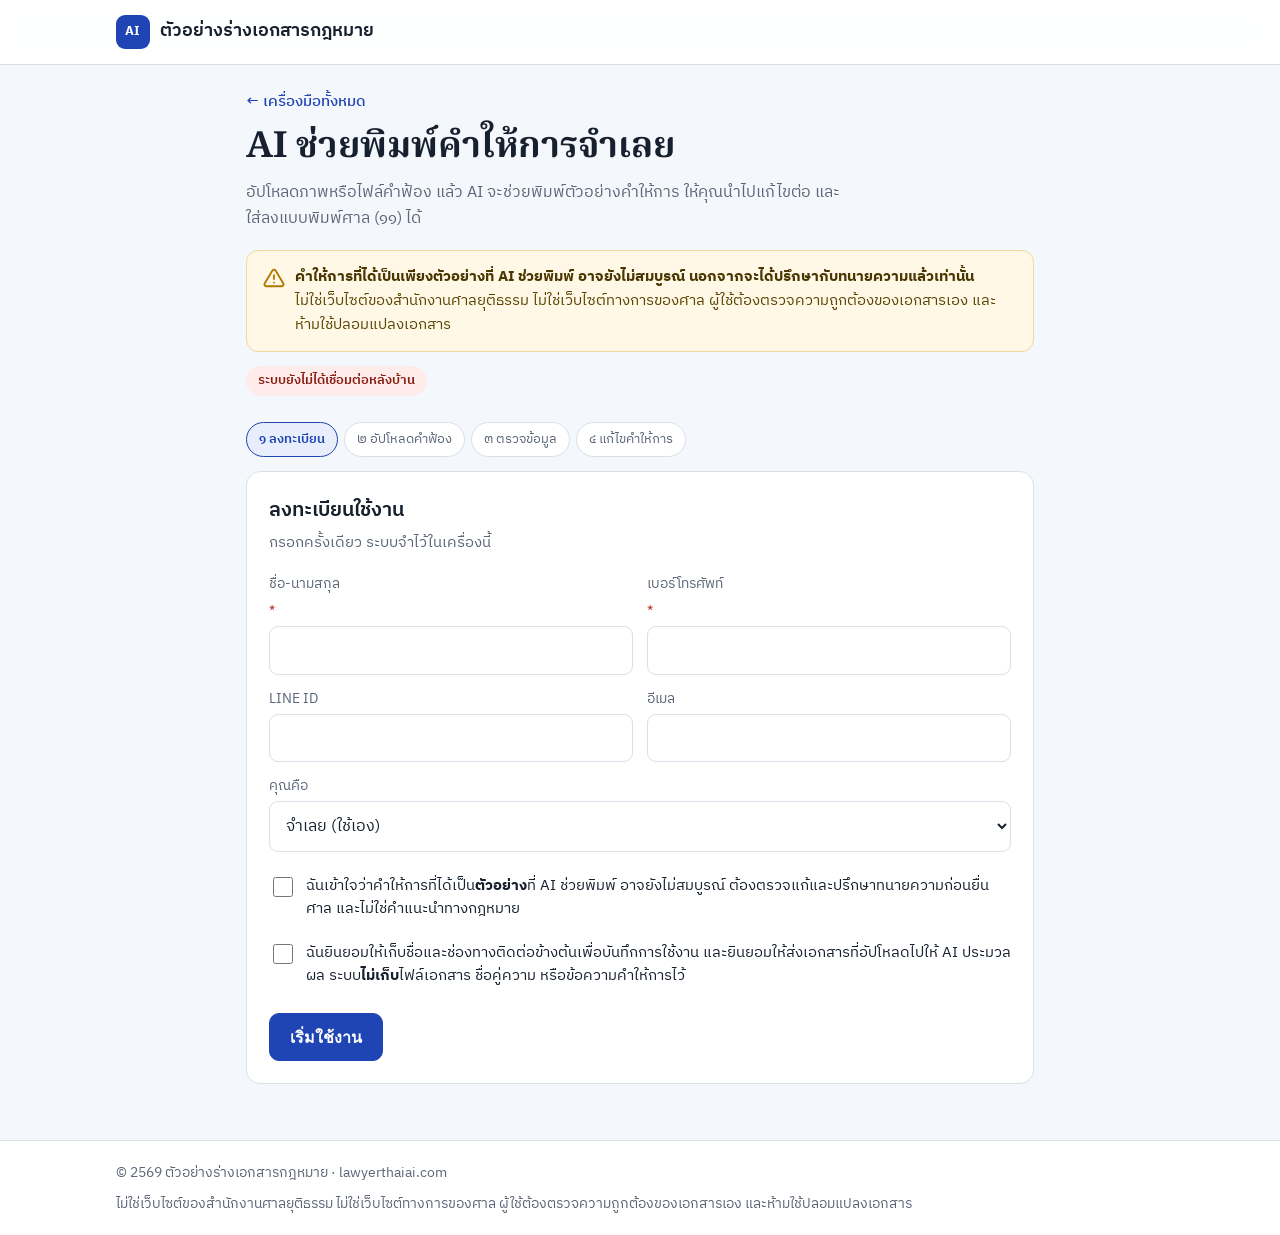
==== commit 79493356: "Add files via upload" ====
--- a/answer/index.html
+++ b/answer/index.html
@@ -75,7 +75,7 @@
 <body>
 <header class="site-head">
   <div class="wrap">
-    <a class="logo" href="/"><span class="logo-mark">AI</span><span>aifree<small>.in.th</small></span></a>
+    <a class="logo" href="/"><span class="logo-mark">AI</span><span>ตัวอย่างร่างเอกสารกฎหมาย</span></a>
   </div>
 </header>
 
@@ -181,7 +181,7 @@
 
 <footer class="site-foot">
   <div class="wrap">
-    <span>© <span id="yr"></span> aifree.in.th</span>
+    <span>© <span id="yr"></span> ตัวอย่างร่างเอกสารกฎหมาย · lawyerthaiai.com</span>
     <span>ไม่ใช่เว็บไซต์ของสำนักงานศาลยุติธรรม ไม่ใช่เว็บไซต์ทางการของศาล ผู้ใช้ต้องตรวจความถูกต้องของเอกสารเอง และห้ามใช้ปลอมแปลงเอกสาร</span>
   </div>
 </footer>
--- a/style.css
+++ b/style.css
@@ -1,4 +1,4 @@
-/* aifree.in.th — shared look for the hub page and future apps.
+/* lawyerthaiai.com — shared look for the hub page and future apps.
    Layout: bright paper-white ground, one blue ink accent; hero = headline + byline beside a stack of paper sheets. */
 :root{
   --bg:#f4f7fb; --panel:#ffffff; --fg:#17202e; --muted:#5b6678; --line:#d9e0ea;
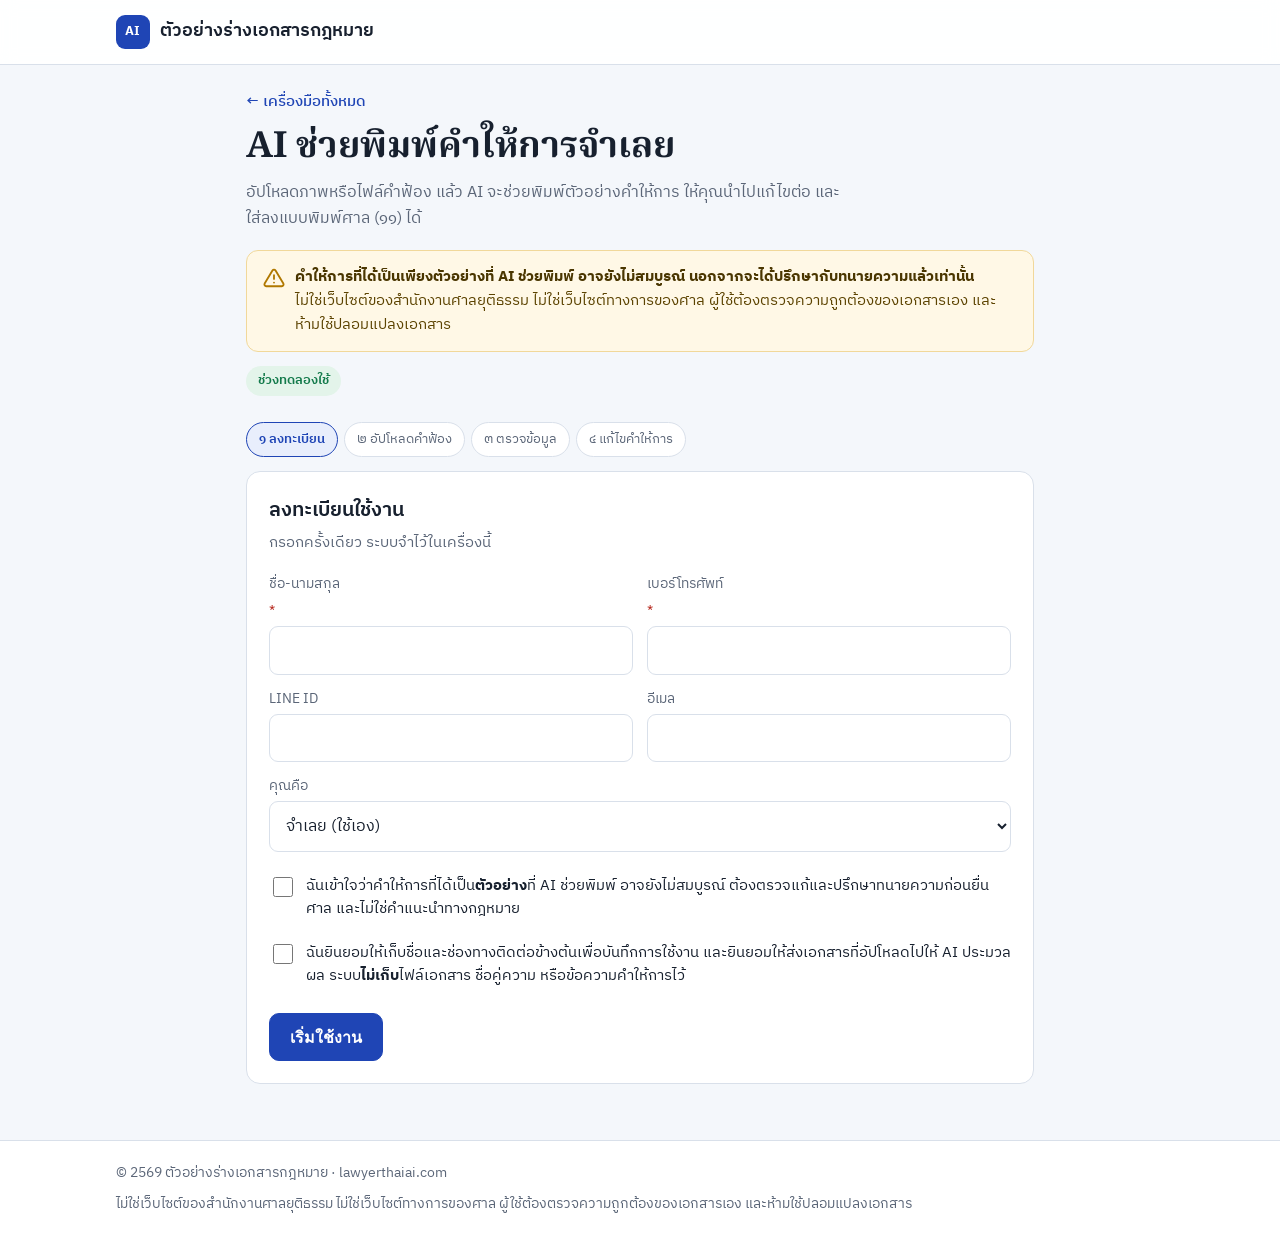
==== commit 5bc243ec: "Add files via upload" ====
--- a/answer/index.html
+++ b/answer/index.html
@@ -357,7 +357,7 @@
     F(104,496,v('dProv')),F(294,496,v('dPost')),F(440,496,v('dTel'))
   ].filter(f=>f.text);
   const body=T(W.body||'').replace(/^\s*ข้อ\s*[๑1]\s*\.?\s*/,'');
-  LS.set('pdfImport',{tpl:2,lp:33,fields,flow:{text:body,first:{p:0,x:73,y:Y(584),w:476,ind:102,lines:5},next:{x:73,y:Y(107),w:476,lines:19}},ts:Date.now()});
+  LS.set('pdfImport',{tpl:2,lp:33,size:18,fields,flow:{text:body,first:{p:0,x:73,y:Y(584),w:476,ind:102,lines:5},next:{x:73,y:Y(107),w:476,lines:19}},ts:Date.now()});
   location.href='../pdf/?import=1';
 };
 
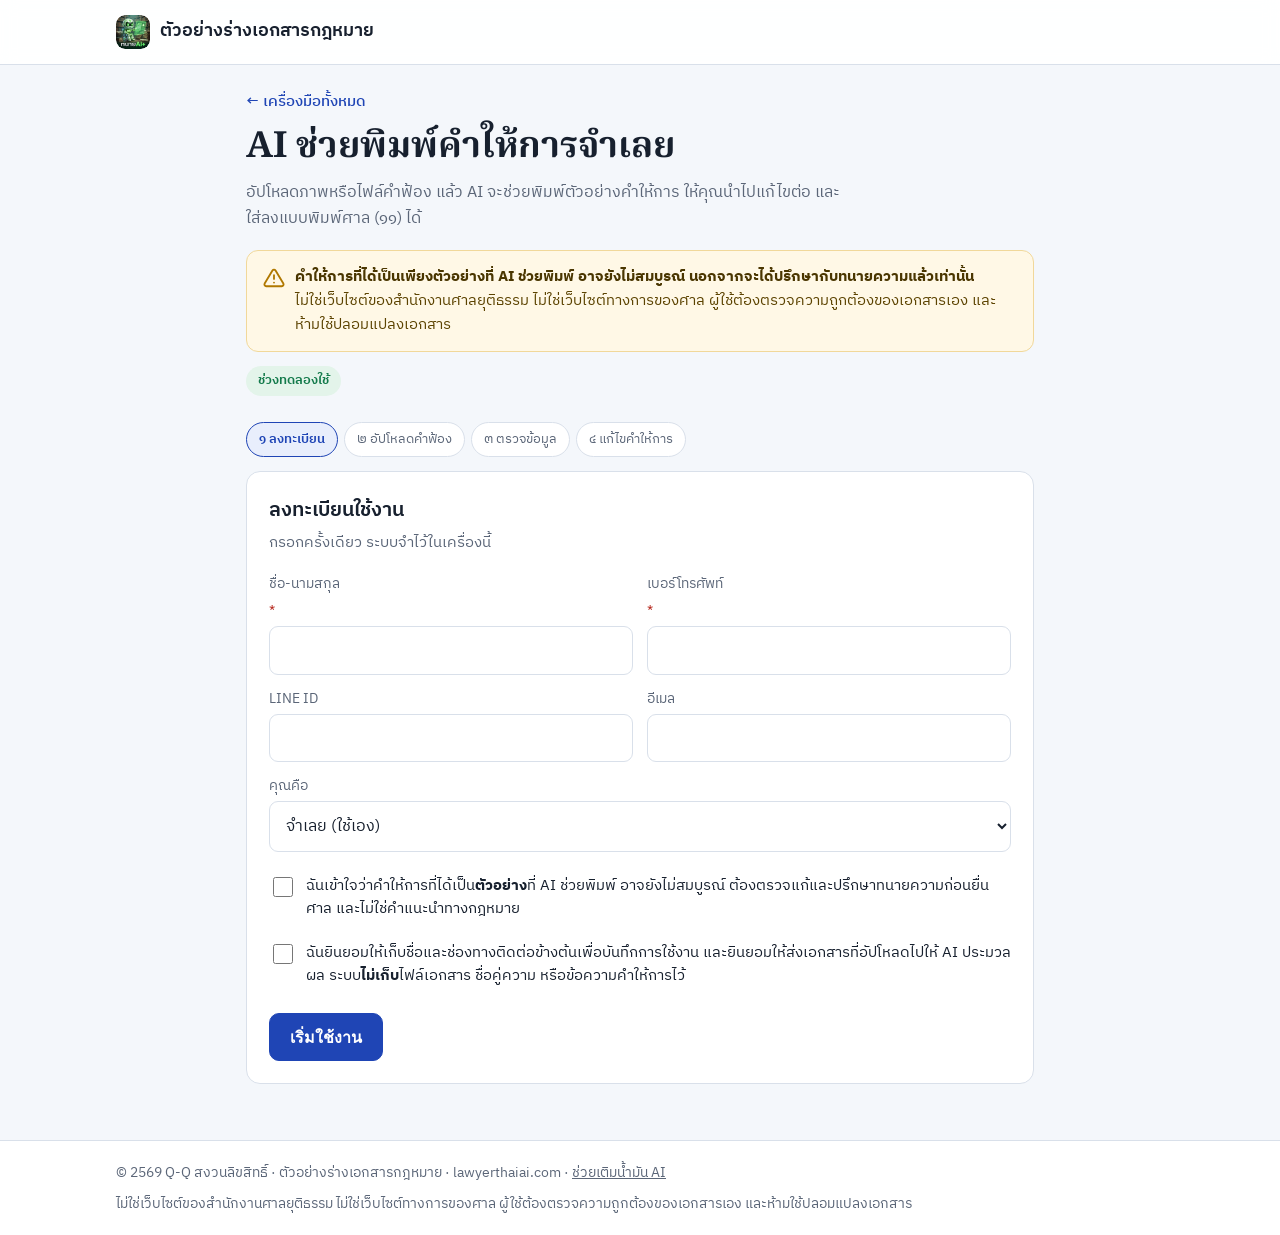
==== commit 9d298557: "Add files via upload" ====
--- a/answer/index.html
+++ b/answer/index.html
@@ -4,6 +4,7 @@
 <meta charset="utf-8">
 <meta name="viewport" content="width=device-width,initial-scale=1,viewport-fit=cover">
 <title>AI ช่วยพิมพ์คำให้การ</title>
+<link rel="icon" href="../img/favicon.png">
 <meta name="description" content="อัปโหลดคำฟ้อง แล้วให้ AI ช่วยพิมพ์ตัวอย่างคำให้การจำเลย เพื่อนำไปแก้ไขต่อและปรึกษาทนายความ">
 <link rel="preconnect" href="https://fonts.googleapis.com">
 <link rel="stylesheet" href="https://fonts.googleapis.com/css2?family=IBM+Plex+Sans+Thai:wght@400;500;600;700&family=Noto+Serif+Thai:wght@600;700&display=swap">
@@ -75,7 +76,7 @@
 <body>
 <header class="site-head">
   <div class="wrap">
-    <a class="logo" href="/"><span class="logo-mark">AI</span><span>ตัวอย่างร่างเอกสารกฎหมาย</span></a>
+    <a class="logo" href="/"><span class="logo-mark" style="background:none;padding:0;overflow:hidden"><img src="../img/logo.jpg" alt="ทนาย Ai+" style="width:100%;height:100%;object-fit:cover;display:block;border-radius:inherit"></span><span>ตัวอย่างร่างเอกสารกฎหมาย</span></a>
   </div>
 </header>
 
@@ -181,12 +182,13 @@
 
 <footer class="site-foot">
   <div class="wrap">
-    <span>© <span id="yr"></span> ตัวอย่างร่างเอกสารกฎหมาย · lawyerthaiai.com</span>
+    <span>© <span id="yr"></span> Q-Q สงวนลิขสิทธิ์ · ตัวอย่างร่างเอกสารกฎหมาย · lawyerthaiai.com</span>
     <span>ไม่ใช่เว็บไซต์ของสำนักงานศาลยุติธรรม ไม่ใช่เว็บไซต์ทางการของศาล ผู้ใช้ต้องตรวจความถูกต้องของเอกสารเอง และห้ามใช้ปลอมแปลงเอกสาร</span>
   </div>
 </footer>
 <div class="toast" id="toast" hidden></div>
 
+<script src="../donate.js"></script>
 <script src="config.js"></script>
 <script>
 (function(){
@@ -338,8 +340,8 @@
 function restart(){W={};saveW();files=[];drawThumbs();['fCourt','fBlack','fKind','fPlaintiff','fDefendants','facts'].forEach(k=>$(k).value='');document.querySelectorAll('#opts input').forEach(c=>c.checked=false);show(2);refreshQuota();window.scrollTo(0,0)}
 $('restart3').onclick=restart;$('restart4').onclick=restart;
 
-/* position of each blank on แบบพิมพ์ (๑๑) in PDF points; L = y of the dotted line */
-const Y=L=>L-24.5;
+/* position of each blank on แบบพิมพ์ (๑๑) (PDF จาก Word) in PDF points; L = bottom of the label's text box on that row */
+const Y=L=>L-21;
 function splitBlack(s){s=toAr(s||'').replace(/\s+/g,'');const m=s.match(/^(.*?)\/(\d{2,4})$/);if(!m)return[s,''];return[m[1],m[2].slice(-2)]}
 $('toForm').onclick=()=>{
   W.body=$('body').value;saveForm();
@@ -349,15 +351,16 @@
   const who=$('fWho').selectedOptions[0];const whoName=who&&+who.value>=0?((W.x.defendants||[])[+who.value]||{}).name||'':'';
   const F=(x,L,text)=>({p:0,x,y:Y(L),text});
   const fields=[
-    F(416,105,T(num)),F(516,105,T(yy)),F(314,164,v('fCourt')),F(320,208,v('fKind')),
-    F(128,242,v('fPlaintiff')),F(128,308,v('fDefendants')),F(160,348,T(whoName)),
-    F(108,421,v('dNat')),F(288,421,v('dOcc')),
-    F(92,446,v('dAge')),F(186,446,v('dHouse')),F(382,446,v('dMoo')),F(431,446,v('dRoad')),
-    F(123,471,v('dSoi')),F(289,471,v('dSub')),F(452,471,v('dDist')),
-    F(104,496,v('dProv')),F(294,496,v('dPost')),F(440,496,v('dTel'))
+    F(426,111,T(num)),F(535,111,T(yy)),F(325,174.4,v('fCourt')),F(309,219,v('fKind')),
+    F(150,303.4,v('fPlaintiff')),F(150,349.6,v('fDefendants')),F(183,382.3,T(whoName)),
+    F(457,404.6,v('dNat')),F(122,426.9,v('dNat')),F(209,426.9,v('dOcc')),F(543,426.9,v('dAge')),
+    F(145,449.2,v('dHouse')),F(251,449.2,v('dMoo')),F(313,449.2,v('dRoad')),F(489,449.2,v('dSoi')),
+    F(142,471.4,v('dSub')),F(311,471.4,v('dDist')),F(457,471.4,v('dProv')),
+    F(147,493.7,v('dPost')),F(257,493.7,v('dTel'))
   ].filter(f=>f.text);
   const body=T(W.body||'').replace(/^\s*ข้อ\s*[๑1]\s*\.?\s*/,'');
-  LS.set('pdfImport',{tpl:2,lp:33,size:18,fields,flow:{text:body,first:{p:0,x:73,y:Y(584),w:476,ind:102,lines:5},next:{x:73,y:Y(107),w:476,lines:19}},ts:Date.now()});
+  /* p1: 6 ruled lines 28.3 pt apart starting after "ข้อ ๑"; p2 onward: 21 lines 34.25 pt apart */
+  LS.set('pdfImport',{tpl:2,lp:33,fields,flow:{text:body,first:{p:0,x:85,y:547.9,w:488,ind:89,lines:6,lp:28.3},next:{x:85,y:89.1,w:496,lines:21,lp:34.25}},ts:Date.now()});
   location.href='../pdf/?import=1';
 };
 
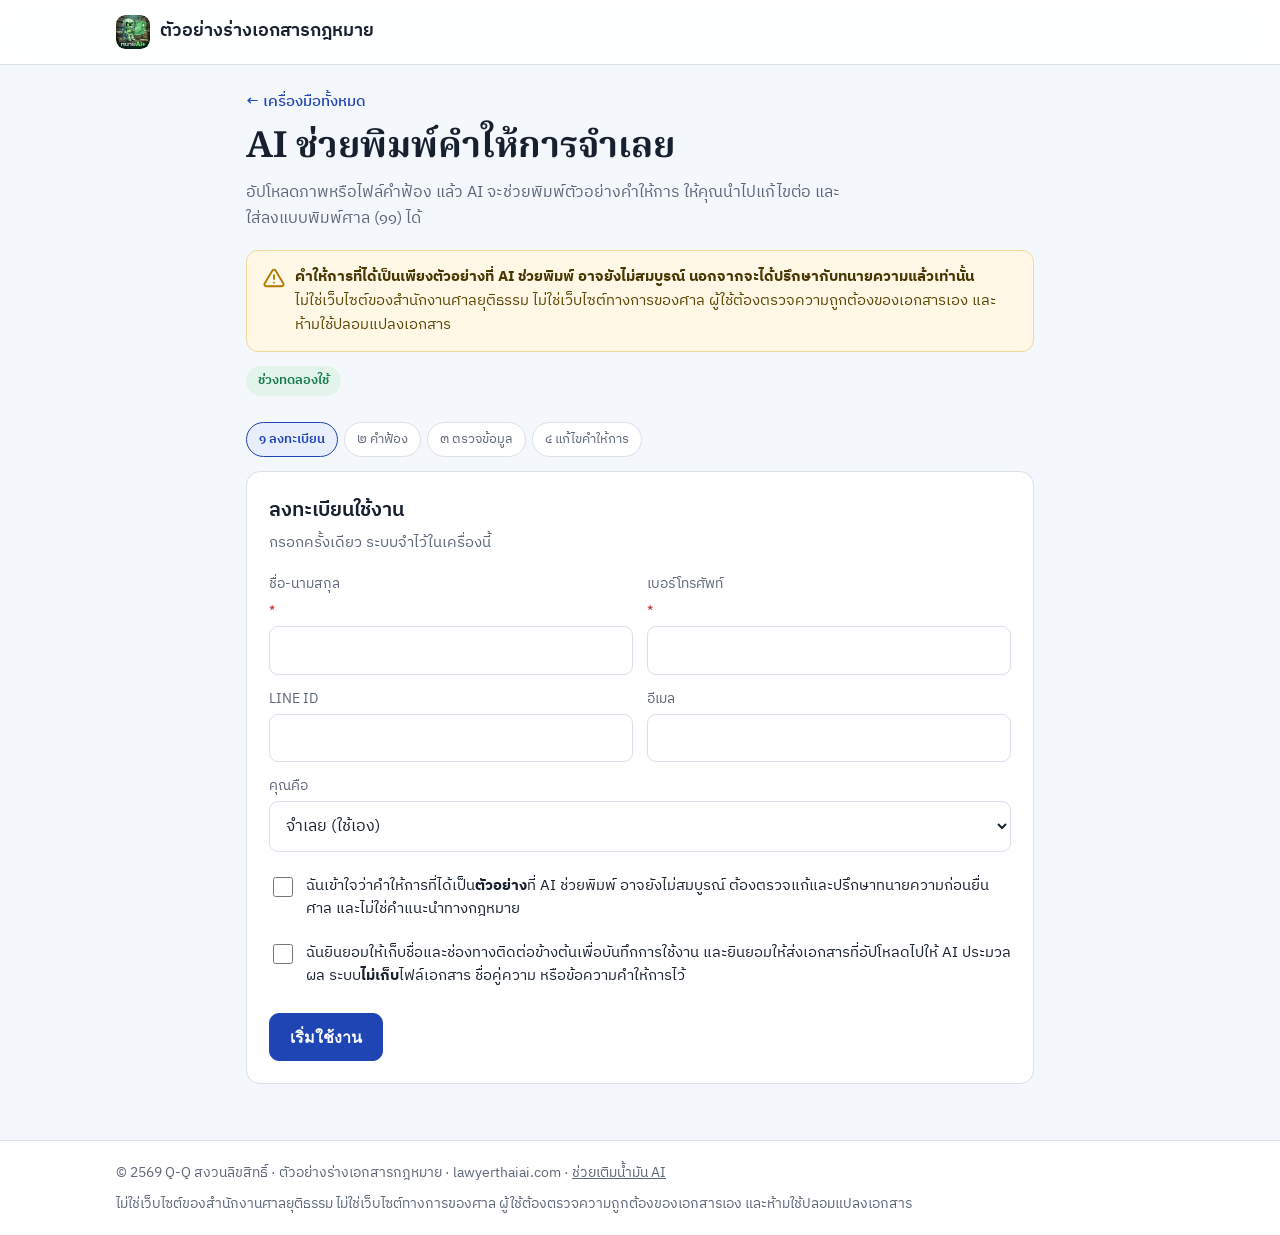
==== commit f49e2450: "Add files via upload" ====
--- a/answer/index.html
+++ b/answer/index.html
@@ -41,8 +41,15 @@
 .check{display:flex;gap:10px;align-items:flex-start;font-size:15px;line-height:1.55;padding:10px 0}
 .check input{width:20px;height:20px;margin-top:3px;flex:none;accent-color:var(--ink)}
 .opts{display:grid;grid-template-columns:repeat(2,minmax(0,1fr));gap:8px}
+.tabs{display:flex;gap:6px;padding:4px;background:var(--bg);border:1px solid var(--line);border-radius:12px;margin:0 0 16px}
+.tab{flex:1;font:inherit;font-size:15px;font-weight:600;min-height:44px;border:0;border-radius:9px;background:transparent;color:var(--muted);cursor:pointer}
+.tab.on{background:#fff;color:var(--ink);box-shadow:0 1px 3px rgba(23,32,46,.12)}
 .opt{display:flex;gap:10px;align-items:flex-start;padding:10px 12px;border:1px solid var(--line);border-radius:10px;font-size:15px;line-height:1.45;cursor:pointer;background:#fff}
 .opt input{width:18px;height:18px;margin-top:3px;flex:none;accent-color:var(--ink)}
+.optw{display:flex;flex-direction:column;gap:6px}.optw textarea{min-height:64px;font:inherit;font-size:15px;border:1px solid var(--line);border-radius:10px;padding:8px 10px;resize:vertical}
+.optw textarea[hidden]{display:none}
+.ddrop{margin-top:8px;border:1.5px dashed var(--line);border-radius:12px;padding:14px;display:flex;gap:10px;align-items:center;flex-wrap:wrap;background:#fff}
+.ddrop .status{flex:1 1 200px}
 .opt:has(input:checked){border-color:var(--ink);background:var(--ink-soft)}
 .row{display:flex;flex-wrap:wrap;gap:10px;margin-top:18px;align-items:center}
 .btn[disabled]{opacity:.5;pointer-events:none}
@@ -91,7 +98,7 @@
   </div>
   <span class="trial" id="trial">ช่วงทดลองใช้</span>
 
-  <div class="steps" id="steps"><span data-s="1">๑ ลงทะเบียน</span><span data-s="2">๒ อัปโหลดคำฟ้อง</span><span data-s="3">๓ ตรวจข้อมูล</span><span data-s="4">๔ แก้ไขคำให้การ</span></div>
+  <div class="steps" id="steps"><span data-s="1">๑ ลงทะเบียน</span><span data-s="2">๒ คำฟ้อง</span><span data-s="3">๓ ตรวจข้อมูล</span><span data-s="4">๔ แก้ไขคำให้การ</span></div>
 
   <!-- step 1 -->
   <section class="panel" id="s1" hidden>
@@ -114,8 +121,10 @@
 
   <!-- step 2 -->
   <section class="panel" id="s2" hidden>
-    <h2>อัปโหลดคำฟ้อง</h2>
-    <p class="hint">ถ่ายภาพทุกหน้าของคำฟ้องให้ชัด ตรง และไม่มีเงา หรือใช้ไฟล์ PDF ได้ สูงสุด 12 ไฟล์</p>
+    <h2>คำฟ้องของโจทก์</h2>
+    <div class="tabs" role="tablist"><button class="tab on" type="button" id="tabUp" role="tab" aria-selected="true">อัปโหลดคำฟ้อง</button><button class="tab" type="button" id="tabMan" role="tab" aria-selected="false">กรอกเอง (ไม่ต้องอัปโหลด)</button></div>
+    <div id="paneUp">
+    <p class="hint">ถ่ายภาพ<b>เฉพาะหน้าคำฟ้องและคำขอท้ายคำฟ้อง</b> ให้ชัด ตรง ไม่มีเงา หรือใช้ไฟล์ PDF ได้ สูงสุด 12 ไฟล์ <b>ไม่ต้องใส่เอกสารท้ายคำฟ้อง</b> (สัญญา ใบเสร็จ ฯลฯ) เพราะ AI ใช้แค่หน้าคำฟ้อง และค่าใช้จ่ายคิดตามจำนวนหน้า</p>
     <div class="drop" id="drop">
       <b>ลากไฟล์มาวางที่นี่</b><span>ภาพ JPG / PNG หรือ PDF</span>
       <span class="btn file-btn">เลือกไฟล์ / ถ่ายภาพ<input id="fileIn" type="file" accept="image/*,application/pdf" multiple></span>
@@ -123,12 +132,30 @@
     <div class="thumbs" id="thumbs"></div>
     <div class="row"><button class="btn primary" id="readBtn" disabled>ให้ AI อ่านคำฟ้อง</button><span class="status" id="quota"></span></div>
     <div class="busy" id="busy2" hidden><span class="spin"></span><span id="busy2t">AI กำลังอ่านคำฟ้อง ใช้เวลาประมาณ 20–60 วินาที</span></div>
+    </div>
+    <div id="paneMan" hidden>
+      <p class="hint">สรุปคำฟ้องเองโดยไม่ต้องอัปโหลด ถูกกว่าเพราะไม่ต้องให้ AI อ่านภาพ แต่ยิ่งสรุปละเอียด คำให้การยิ่งตอบได้ครบทุกข้อกล่าวหา</p>
+      <div class="grid2">
+        <label class="f">ศาล<input id="mCourt" placeholder="เช่น ศาลจังหวัดสมุทรปราการ"></label>
+        <label class="f">คดีหมายเลขดำที่<input id="mBlack" placeholder="เช่น ผบ.๑๒๓๔/๒๕๖๙"></label>
+        <label class="f">ความ (ประเภทคดี)<select id="mKind"><option>แพ่ง</option><option>อาญา</option><option>ผู้บริโภค</option><option>แรงงาน</option></select></label>
+        <label class="f">ข้อหา / เรื่อง<input id="mMatter" placeholder="เช่น ผิดสัญญากู้ยืมเงิน"></label>
+        <label class="f full">โจทก์ (หลายคนคั่นด้วย , )<input id="mPlaintiff" placeholder="เช่น นายสมชาย ใจดี"></label>
+        <label class="f full">จำเลย (บรรทัดละ ๑ คน ตามลำดับจำเลยที่ ๑, ๒ …)<textarea id="mDefs" rows="2" placeholder="นายสมศักดิ์ ทดลองดี"></textarea></label>
+        <label class="f">ทุนทรัพย์ / จำนวนเงินที่ฟ้อง<input id="mAmount" placeholder="เช่น ๒๐๘,๖๘๔.๙๓ บาท"></label>
+        <label class="f">วันนัด (ถ้ามี)<input id="mHearing" placeholder="เช่น ๑๕ ธันวาคม ๒๕๖๙ เวลา ๐๙.๐๐ น."></label>
+        <label class="f full">สรุปคำฟ้อง: โจทก์กล่าวหาว่าอย่างไร (บรรทัดละ ๑ ข้อ)<textarea id="mAllege" rows="6" placeholder="เช่น&#10;จำเลยกู้เงินโจทก์ ๑๕๐,๐๐๐ บาท เมื่อวันที่ ๑ มีนาคม ๒๕๖๗ ดอกเบี้ยร้อยละ ๑๕ ต่อปี&#10;ครบกำหนดแล้วจำเลยไม่ชำระ โจทก์ทวงถามแล้ว&#10;คิดยอดหนี้ถึงวันฟ้อง ๒๐๘,๖๘๔.๙๓ บาท"></textarea></label>
+        <label class="f full">คำขอท้ายคำฟ้อง (ถ้าทราบ บรรทัดละ ๑ ข้อ)<textarea id="mRelief" rows="3" placeholder="เช่น ให้จำเลยชำระเงิน ๒๐๘,๖๘๔.๙๓ บาท พร้อมดอกเบี้ย"></textarea></label>
+      </div>
+      <div class="row"><button class="btn primary" id="manBtn">ถัดไป: ใส่ข้อต่อสู้</button><span class="status" id="quota2"></span></div>
+      <div class="busy" id="busyM" hidden><span class="spin"></span><span>กำลังเริ่มคดี…</span></div>
+    </div>
     <div class="err" id="err2" hidden></div>
   </section>
 
   <!-- step 3 -->
   <section class="panel" id="s3" hidden>
-    <h2>ตรวจข้อมูลที่ AI อ่านได้</h2>
+    <h2 id="s3h">ตรวจข้อมูลที่ AI อ่านได้</h2>
     <p class="hint">แก้ให้ถูกต้องก่อน ข้อมูลส่วนนี้จะลงในแบบพิมพ์ (๑๑)</p>
     <div class="summary" id="summary"></div>
     <div class="grid2">
@@ -158,6 +185,12 @@
     <div class="opts" id="opts"></div>
     <label class="f" style="margin-top:12px">เล่าข้อเท็จจริงฝั่งจำเลยเพิ่มเติม (ยิ่งละเอียด ร่างยิ่งตรง)
       <textarea id="facts" placeholder="เช่น จำเลยกู้เงินจริง ๕๐,๐๐๐ บาท ชำระไปแล้ว ๒๐ งวด งวดละ ๒,๐๐๐ บาท มีหลักฐานการโอน ยอดที่โจทก์ฟ้องรวมดอกเบี้ยและค่าปรับสูงเกินจริง…"></textarea></label>
+    <p class="sec">เอกสารฝั่งจำเลย (ถ้ามี)</p>
+    <div class="ddrop" id="ddrop">
+      <span class="btn file-btn">เลือกไฟล์ / ถ่ายภาพ<input id="dFileIn" type="file" accept="image/*,application/pdf" multiple></span>
+      <span class="status">เช่น สลิปโอนเงิน ใบเสร็จ สัญญา ข้อความแชท AI จะอ่านประกอบการร่างและอ้างเป็นเอกสารท้ายคำให้การ ล.๑ ล.๒ … (สูงสุด ๘ ไฟล์ ไม่ถูกเก็บไว้ในระบบ ถ้ารีเฟรชหน้าต้องเลือกใหม่)</span>
+    </div>
+    <div class="thumbs" id="dthumbs"></div>
     <div class="row"><button class="btn primary" id="draftBtn">ให้ AI ช่วยพิมพ์คำให้การ</button><button class="btn ghost" id="restart3">เริ่มคดีใหม่</button></div>
     <div class="busy" id="busy3" hidden><span class="spin"></span><span>AI กำลังพิมพ์ตัวอย่างคำให้การ ใช้เวลาประมาณ 30–90 วินาที</span></div>
     <div class="err" id="err3" hidden></div>
@@ -188,6 +221,7 @@
 </footer>
 <div class="toast" id="toast" hidden></div>
 
+<script src="../account.js"></script>
 <script src="../donate.js"></script>
 <script src="config.js"></script>
 <script>
@@ -225,7 +259,7 @@
   if(!user)return;
   try{const st=await api('status',{userId:user.userId});
     if(!st.open){$('quota').textContent='ระบบปิดให้บริการชั่วคราว';$('readBtn').disabled=true;return}
-    $('quota').textContent='วันนี้ใช้ได้อีก '+toTh(st.leftToday)+' คดี';
+    $('quota').textContent='วันนี้ใช้ได้อีก '+toTh(st.leftToday)+' คดี';$('quota2').textContent=$('quota').textContent;
     if(!st.registered){show(1)}
   }catch(e){$('quota').textContent=''}
 }
@@ -247,23 +281,38 @@
 /* ---------- step 2: files ---------- */
 const MAX_FILES=12,MAX_BYTES=14e6;
 const b64=buf=>{let s='';const u=new Uint8Array(buf);for(let i=0;i<u.length;i+=0x8000)s+=String.fromCharCode.apply(null,u.subarray(i,i+0x8000));return btoa(s)};
+async function readFile(f){ /* PDF as is; photos shrunk to 2000 px JPEG */
+  if(f.type==='application/pdf'||/\.pdf$/i.test(f.name)){const buf=await f.arrayBuffer();return{name:f.name,mime:'application/pdf',data:b64(buf),size:buf.byteLength}}
+  if(/^image\//.test(f.type)||/\.(jpe?g|png|webp|heic)$/i.test(f.name)){
+    const img=new Image(),u=URL.createObjectURL(f);img.src=u;await img.decode();
+    const sc=Math.min(1,1500/Math.max(img.naturalWidth,img.naturalHeight)),c=document.createElement('canvas'); /* 1500 px: clear enough for typed court papers, ~40% fewer AI tokens than 2000 */
+    c.width=Math.round(img.naturalWidth*sc);c.height=Math.round(img.naturalHeight*sc);const g=c.getContext('2d');g.fillStyle='#fff';g.fillRect(0,0,c.width,c.height);g.drawImage(img,0,0,c.width,c.height);
+    URL.revokeObjectURL(u);const url=c.toDataURL('image/jpeg',.85);return{name:f.name,mime:'image/jpeg',data:url.split(',')[1],url,size:url.length*.75}}
+  toast('รองรับเฉพาะภาพและ PDF: '+f.name);return null;
+}
 async function addFiles(list){
   for(const f of list){
     if(files.length>=MAX_FILES){toast('ใส่ได้สูงสุด 12 ไฟล์');break}
-    try{
-      if(f.type==='application/pdf'||/\.pdf$/i.test(f.name)){
-        const buf=await f.arrayBuffer();files.push({name:f.name,mime:'application/pdf',data:b64(buf),size:buf.byteLength});
-      }else if(/^image\//.test(f.type)||/\.(jpe?g|png|webp|heic)$/i.test(f.name)){
-        const img=new Image(),u=URL.createObjectURL(f);img.src=u;await img.decode();
-        const sc=Math.min(1,2000/Math.max(img.naturalWidth,img.naturalHeight)),c=document.createElement('canvas');
-        c.width=Math.round(img.naturalWidth*sc);c.height=Math.round(img.naturalHeight*sc);c.getContext('2d').drawImage(img,0,0,c.width,c.height);
-        URL.revokeObjectURL(u);const url=c.toDataURL('image/jpeg',.85);
-        files.push({name:f.name,mime:'image/jpeg',data:url.split(',')[1],url,size:url.length*.75});
-      }else toast('รองรับเฉพาะภาพและ PDF: '+f.name);
-    }catch(e){toast('เปิดไฟล์ไม่ได้: '+f.name)}
+    try{const r=await readFile(f);if(r)files.push(r)}catch(e){toast('เปิดไฟล์ไม่ได้: '+f.name)}
   }
   drawThumbs();
-}
+  if(files.length>8)toast('ใส่แค่หน้าคำฟ้องก็พอ ไม่ต้องใส่เอกสารท้ายคำฟ้อง');
+}
+/* defendant's own documents (step 3): read by the AI with the draft, cited as ล.๑ ล.๒ … */
+let dfiles=[];const DMAX=8,DBYTES=10e6;
+async function addDefFiles(list){
+  for(const f of list){if(dfiles.length>=DMAX){toast('เอกสารจำเลยใส่ได้สูงสุด ๘ ไฟล์');break}
+    try{const r=await readFile(f);if(r){if(dfiles.reduce((s,x)=>s+x.size,0)+r.size>DBYTES){toast('ไฟล์รวมใหญ่เกินไป');break}dfiles.push(r)}}catch(e){toast('เปิดไฟล์ไม่ได้: '+f.name)}}
+  drawDefThumbs();
+}
+function drawDefThumbs(){const h=$('dthumbs');h.innerHTML='';
+  dfiles.forEach((f,i)=>{const d=document.createElement('div');d.className='th';
+    if(f.url){const im=document.createElement('img');im.src=f.url;im.alt='';d.append(im)}else d.textContent='📄 '+f.name;
+    const pg=document.createElement('span');pg.className='pg';pg.textContent='ล.'+toTh(i+1);
+    const x=document.createElement('button');x.type='button';x.textContent='✕';x.setAttribute('aria-label','ลบไฟล์นี้');x.onclick=()=>{dfiles.splice(i,1);drawDefThumbs()};
+    d.append(pg,x);h.append(d)})}
+$('dFileIn').onchange=e=>{addDefFiles([...e.target.files]);e.target.value=''};
+(()=>{const z=$('ddrop');['dragenter','dragover'].forEach(t=>z.addEventListener(t,e=>{e.preventDefault()}));z.addEventListener('drop',e=>{e.preventDefault();addDefFiles([...e.dataTransfer.files])})})();
 function drawThumbs(){
   const h=$('thumbs');h.innerHTML='';
   files.forEach((f,i)=>{const d=document.createElement('div');d.className='th';
@@ -281,6 +330,26 @@
 ['dragleave','drop'].forEach(t=>drop.addEventListener(t,()=>drop.classList.remove('over')));
 drop.addEventListener('drop',e=>{e.preventDefault();addFiles([...e.dataTransfer.files])});
 
+/* ---------- step 2 (กรอกเอง): the user summarises the complaint; no AI reading, only a job number and quota ---------- */
+const MAN=['mCourt','mBlack','mKind','mMatter','mPlaintiff','mDefs','mAmount','mHearing','mAllege','mRelief'];
+function setTab(man){$('tabUp').classList.toggle('on',!man);$('tabMan').classList.toggle('on',man);$('tabUp').setAttribute('aria-selected',!man);$('tabMan').setAttribute('aria-selected',man);
+  $('paneUp').hidden=man;$('paneMan').hidden=!man;$('err2').hidden=true;LS.set('answerTab',man?'man':'up')}
+$('tabUp').onclick=()=>setTab(false);$('tabMan').onclick=()=>setTab(true);
+(()=>{const d=LS.get('answerMan',{});MAN.forEach(k=>{if(d[k]!=null)$(k).value=d[k]});MAN.forEach(k=>$(k).addEventListener('input',()=>{const o={};MAN.forEach(x=>o[x]=$(x).value);LS.set('answerMan',o)}));
+  if(LS.get('answerTab','up')==='man')setTab(true)})();
+const lines=k=>$(k).value.split(/\n+/).map(s=>s.trim()).filter(Boolean);
+$('manBtn').onclick=async()=>{
+  const defs=lines('mDefs'),miss=[];if(!$('mPlaintiff').value.trim())miss.push('โจทก์');if(!defs.length)miss.push('จำเลย');if(!$('mAllege').value.trim())miss.push('สรุปคำฟ้อง');
+  if(miss.length){$('err2').textContent='กรุณากรอก: '+miss.join(', ');$('err2').hidden=false;return}
+  $('err2').hidden=true;$('busyM').hidden=false;$('manBtn').disabled=true;
+  const x={court:$('mCourt').value.trim(),blackCaseNo:$('mBlack').value.trim(),caseKind:$('mKind').value,matter:$('mMatter').value.trim(),amount:$('mAmount').value.trim(),
+    plaintiffs:$('mPlaintiff').value.split(/\s*,\s*/).filter(Boolean),defendants:defs.map((name,i)=>({name,order:defs.length>1?'จำเลยที่ '+toTh(i+1):'จำเลย'})),
+    allegations:lines('mAllege'),relief:lines('mRelief'),attachments:[],hearingDate:$('mHearing').value.trim(),manual:true};
+  try{const r=await api('aStart',{userId:user.userId,court:x.court,caseKind:x.caseKind,matter:x.matter});
+    W={step:3,jobId:r.jobId,x};fillFromExtract(x);saveW();show(3);window.scrollTo({top:$('s3').offsetTop-80})}
+  catch(e){$('err2').textContent=e.message;$('err2').hidden=false}
+  finally{$('busyM').hidden=true;$('manBtn').disabled=false;refreshQuota()}
+};
 $('readBtn').onclick=async()=>{
   $('err2').hidden=true;$('busy2').hidden=false;$('readBtn').disabled=true;
   try{
@@ -292,10 +361,15 @@
 
 /* ---------- step 3: review ---------- */
 const OPTIONS=['ปฏิเสธว่าไม่ได้เป็นหนี้หรือไม่ได้ทำตามที่ฟ้อง','รับว่าเป็นหนี้จริง แต่ยอดเงินที่ฟ้องไม่ถูกต้อง','ดอกเบี้ย ค่าปรับ หรือค่าเสียหายสูงเกินกฎหมาย','คดีขาดอายุความ','ได้ชำระหนี้ไปแล้วบางส่วนหรือทั้งหมด','ลายมือชื่อในเอกสารไม่ใช่ของจำเลย','โจทก์ไม่มีอำนาจฟ้อง','ต้องการไกล่เกลี่ยหรือขอผ่อนชำระ','คดีอาญา: ให้การปฏิเสธ','คดีอาญา: ให้การรับสารภาพ'];
-OPTIONS.forEach((o,i)=>{const l=document.createElement('label');l.className='opt';l.innerHTML='<input type="checkbox" value="'+i+'"><span></span>';l.querySelector('span').textContent=o;$('opts').append(l)});
+/* each chosen line of defence gets its own box for the details behind it */
+OPTIONS.forEach((o,i)=>{const w=document.createElement('div');w.className='optw';const l=document.createElement('label');l.className='opt';l.innerHTML='<input type="checkbox" value="'+i+'"><span></span>';l.querySelector('span').textContent=o;
+  const t=document.createElement('textarea');t.id='od'+i;t.hidden=true;t.placeholder='รายละเอียดการต่อสู้ข้อนี้ เช่น ชำระแล้วเมื่อใด เท่าใด มีหลักฐานอะไร';t.setAttribute('aria-label','รายละเอียด: '+o);
+  l.querySelector('input').addEventListener('change',e=>{t.hidden=!e.target.checked;if(e.target.checked)t.focus()});w.append(l,t);$('opts').append(w)});
+const optNotes=()=>W.opts.map(i=>{const d=($('od'+i)||{}).value||'';return OPTIONS[i]+(d.trim()?' — รายละเอียด: '+d.trim():'')});
 const FIELDS=['fCourt','fBlack','fKind','fPlaintiff','fDefendants','dAge','dNat','dOcc','dHouse','dMoo','dRoad','dSoi','dSub','dDist','dProv','dPost','dTel'];
 function fillDef(d){d=d||{};const m={dAge:d.age,dNat:d.nationality,dOcc:d.occupation,dHouse:d.houseNo,dMoo:d.moo,dRoad:d.road,dSoi:d.soi,dSub:d.subdistrict,dDist:d.district,dProv:d.province,dPost:d.postcode,dTel:d.phone};Object.keys(m).forEach(k=>$(k).value=m[k]||'')}
 function fillFromExtract(x){
+  $('s3h').textContent=x.manual?'ตรวจข้อมูลคดี แล้วใส่ข้อต่อสู้':'ตรวจข้อมูลที่ AI อ่านได้';
   $('fCourt').value=x.court||'';$('fBlack').value=x.blackCaseNo||'';$('fKind').value=x.caseKind||'';
   $('fPlaintiff').value=(x.plaintiffs||[]).join(', ');
   const defs=x.defendants||[];$('fDefendants').value=defs.map(d=>d.name).filter(Boolean).join(', ');
@@ -311,8 +385,8 @@
   add('เรื่อง:',x.matter);add('ทุนทรัพย์:',x.amount);add('ข้อเท็จจริงตามคำฟ้อง',x.allegations);add('คำขอท้ายฟ้อง',x.relief);add('นัดศาล:',x.hearingDate);
   s.hidden=!s.childElementCount;
 }
-function saveForm(){W.form={};FIELDS.concat(['facts']).forEach(k=>W.form[k]=$(k).value);W.who=$('fWho').value;W.opts=[...document.querySelectorAll('#opts input:checked')].map(i=>+i.value);saveW()}
-function loadForm(){if(!W.form)return;FIELDS.concat(['facts']).forEach(k=>{if(W.form[k]!=null)$(k).value=W.form[k]});if(W.who!=null)$('fWho').value=W.who;(W.opts||[]).forEach(i=>{const c=document.querySelector('#opts input[value="'+i+'"]');if(c)c.checked=true})}
+function saveForm(){W.form={};FIELDS.concat(['facts']).concat(OPTIONS.map((o,i)=>'od'+i)).forEach(k=>W.form[k]=$(k).value);W.who=$('fWho').value;W.opts=[...document.querySelectorAll('#opts input:checked')].map(i=>+i.value);saveW()}
+function loadForm(){if(!W.form)return;FIELDS.concat(['facts']).concat(OPTIONS.map((o,i)=>'od'+i)).forEach(k=>{if(W.form[k]!=null)$(k).value=W.form[k]});if(W.who!=null)$('fWho').value=W.who;(W.opts||[]).forEach(i=>{const c=document.querySelector('#opts input[value="'+i+'"]');if(c){c.checked=true;$('od'+i).hidden=false}})}
 document.querySelector('#s3').addEventListener('input',saveForm);document.querySelector('#s3').addEventListener('change',saveForm);
 
 async function doDraft(){
@@ -320,7 +394,7 @@
   const x=Object.assign({},W.x,{court:$('fCourt').value,blackCaseNo:$('fBlack').value,caseKind:$('fKind').value,plaintiffs:[$('fPlaintiff').value]});
   const whoSel=$('fWho').selectedOptions[0];
   try{
-    const r=await api('draft',{userId:user.userId,jobId:W.jobId,extracted:x,defendantName:whoSel?whoSel.textContent:'',options:W.opts.map(i=>OPTIONS[i]),facts:$('facts').value});
+    const r=await api('draft',{userId:user.userId,jobId:W.jobId,extracted:x,defendantName:whoSel?whoSel.textContent:'',options:optNotes(),facts:$('facts').value,files:dfiles.map(f=>({mime:f.mime,data:f.data,name:f.name}))});
     W.body=r.body;W.checklist=r.checklist||[];saveW();drawDraft();show(4);window.scrollTo({top:$('s4').offsetTop-80});
   }catch(e){$('err3').textContent=e.message;$('err3').hidden=false;if(W.step===4){show(3)}}
   finally{$('busy3').hidden=true;$('draftBtn').disabled=false;$('redraft').disabled=false}
@@ -337,7 +411,7 @@
 }
 $('body').addEventListener('input',()=>{W.body=$('body').value;saveW()});
 $('copyBtn').onclick=async()=>{const t=$('body').value;try{await navigator.clipboard.writeText(t);toast('คัดลอกแล้ว')}catch(e){$('body').select();toast('กด Ctrl+C เพื่อคัดลอก')}};
-function restart(){W={};saveW();files=[];drawThumbs();['fCourt','fBlack','fKind','fPlaintiff','fDefendants','facts'].forEach(k=>$(k).value='');document.querySelectorAll('#opts input').forEach(c=>c.checked=false);show(2);refreshQuota();window.scrollTo(0,0)}
+function restart(){W={};saveW();files=[];drawThumbs();MAN.forEach(k=>{if($(k).tagName!=='SELECT')$(k).value=''});LS.del('answerMan');dfiles=[];drawDefThumbs();OPTIONS.forEach((o,i)=>{$('od'+i).value='';$('od'+i).hidden=true});['fCourt','fBlack','fKind','fPlaintiff','fDefendants','facts'].forEach(k=>$(k).value='');document.querySelectorAll('#opts input').forEach(c=>c.checked=false);show(2);refreshQuota();window.scrollTo(0,0)}
 $('restart3').onclick=restart;$('restart4').onclick=restart;
 
 /* position of each blank on แบบพิมพ์ (๑๑) (PDF จาก Word) in PDF points; L = bottom of the label's text box on that row */
@@ -376,6 +450,7 @@
 function mock(action,p){return new Promise(res=>setTimeout(()=>{
   if(action==='status')res({ok:true,open:true,registered:true,leftToday:3});
   else if(action==='register')res({ok:true});
+  else if(action==='aStart')res({ok:true,jobId:'demoM'});
   else if(action==='extract')res({ok:true,jobId:'demo',data:{court:'ศาลจังหวัดสมุทรปราการ',blackCaseNo:'ผบ.1234/2569',caseKind:'แพ่ง',matter:'ผิดสัญญากู้ยืมเงิน',amount:'85,000 บาท',plaintiffs:['บริษัท ตัวอย่าง ลิสซิ่ง จำกัด'],defendants:[{name:'นายตัวอย่าง ทดสอบ',order:'จำเลยที่ ๑',age:'45',nationality:'ไทย',occupation:'รับจ้าง',houseNo:'99/1',moo:'3',road:'สุขุมวิท',soi:'',subdistrict:'บางเมือง',district:'เมืองสมุทรปราการ',province:'สมุทรปราการ',postcode:'10270'}],allegations:['จำเลยทำสัญญากู้ยืมเงินกับโจทก์ 60,000 บาท เมื่อวันที่ 1 มีนาคม 2566','จำเลยผิดนัดชำระตั้งแต่งวดที่ 12','โจทก์บอกกล่าวทวงถามแล้ว จำเลยเพิกเฉย'],relief:['ให้จำเลยชำระเงิน 85,000 บาท พร้อมดอกเบี้ยร้อยละ 5 ต่อปี'],hearingDate:'15 ธันวาคม 2569'}});
   else if(action==='draft')res({ok:true,body:'จำเลยขอปฏิเสธฟ้องของโจทก์ทั้งสิ้น เว้นแต่ที่จะให้การรับไว้โดยชัดแจ้งต่อไปนี้\nข้อ ๒. จำเลยรับว่าได้ทำสัญญากู้ยืมเงินกับโจทก์จริง เป็นเงิน ๖๐,๐๐๐ บาท แต่จำเลยได้ชำระหนี้ให้แก่โจทก์ไปแล้วรวม [ระบุจำนวนงวด] งวด เป็นเงินรวม [ระบุจำนวนเงิน] บาท ยอดหนี้ตามฟ้องจึงไม่ถูกต้อง\nข้อ ๓. ดอกเบี้ยและค่าปรับที่โจทก์คิดคำนวณสูงเกินกว่าที่กฎหมายกำหนด จำเลยไม่ต้องรับผิดในส่วนที่เกิน\nข้อ ๔. ด้วยเหตุดังกล่าวข้างต้น จำเลยจึงขอศาลได้โปรดพิพากษายกฟ้องโจทก์ และให้โจทก์เป็นผู้ชำระค่าฤชาธรรมเนียมและค่าทนายความแทนจำเลย',checklist:['เติมจำนวนงวดและจำนวนเงินที่ชำระแล้ว','แนบหลักฐานการโอนเงิน','ตรวจอัตราดอกเบี้ยตามสัญญา']});
 },action==='status'?50:900))}
